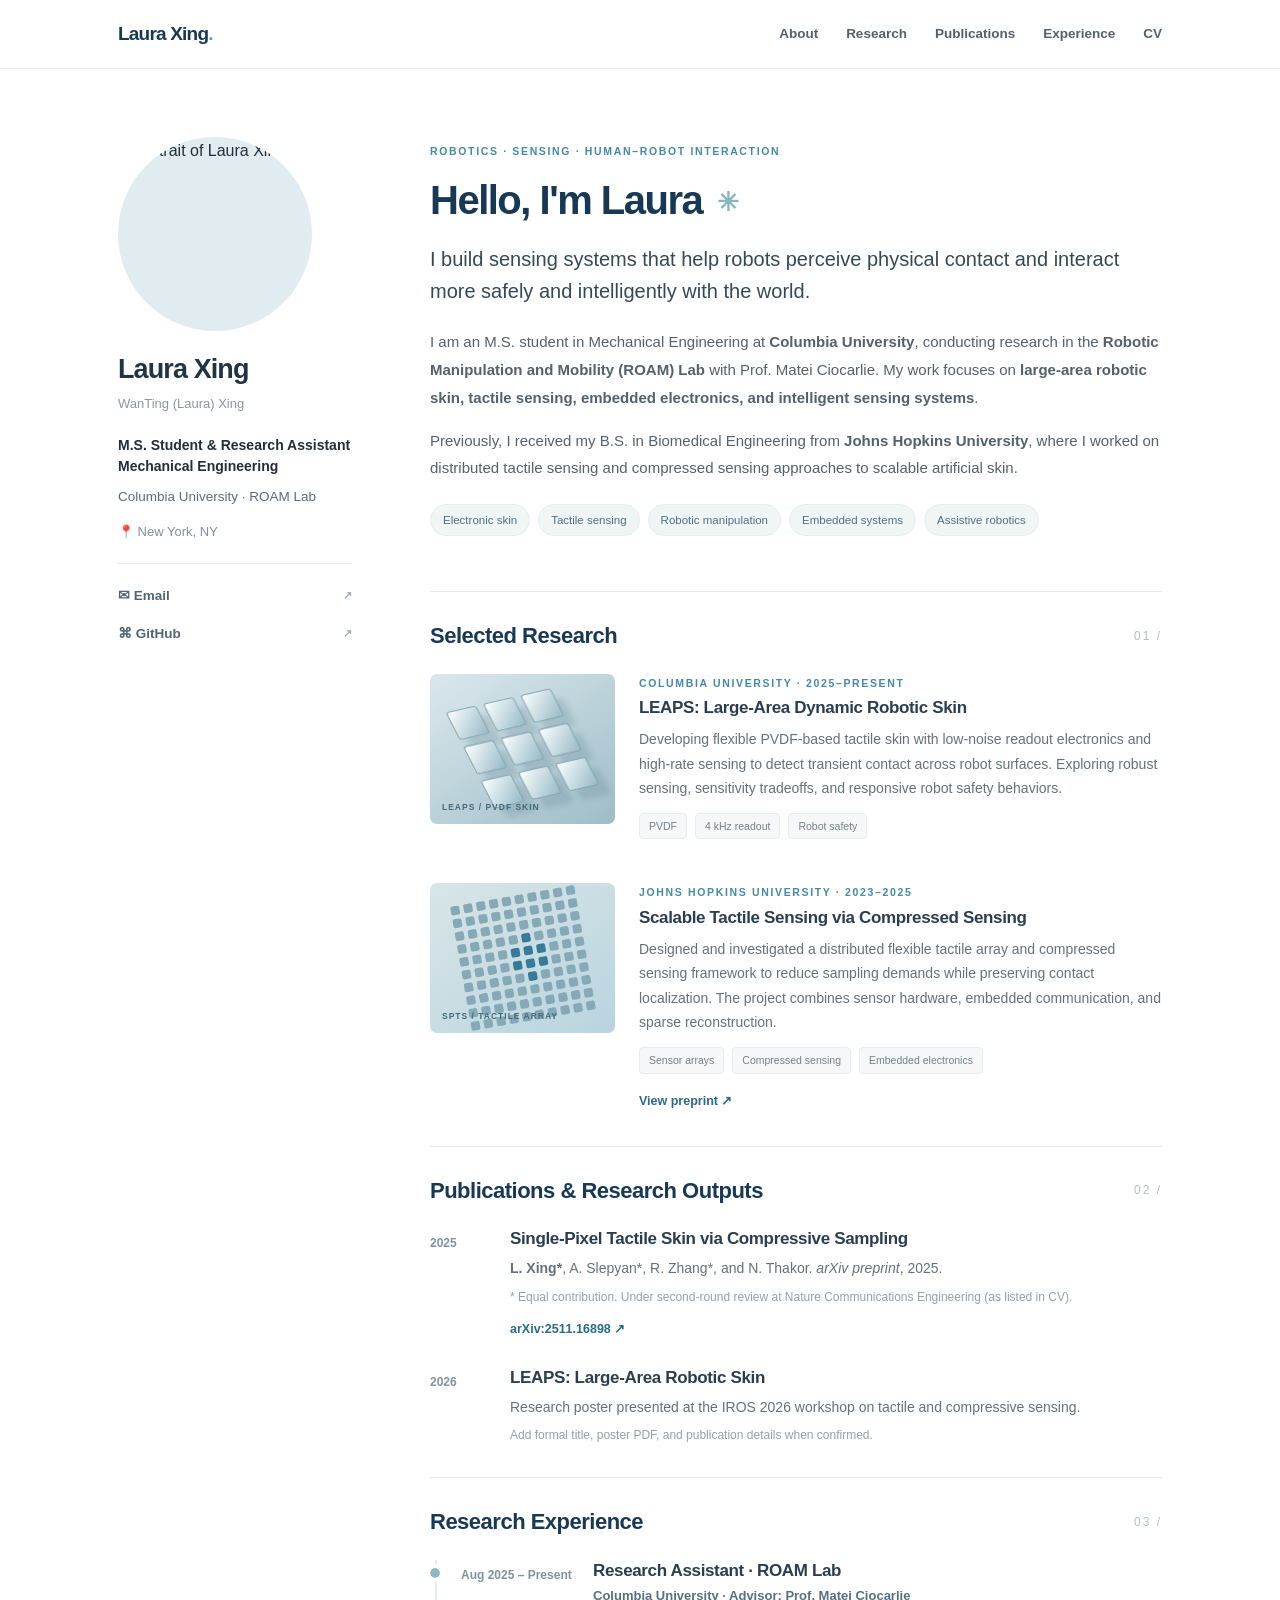
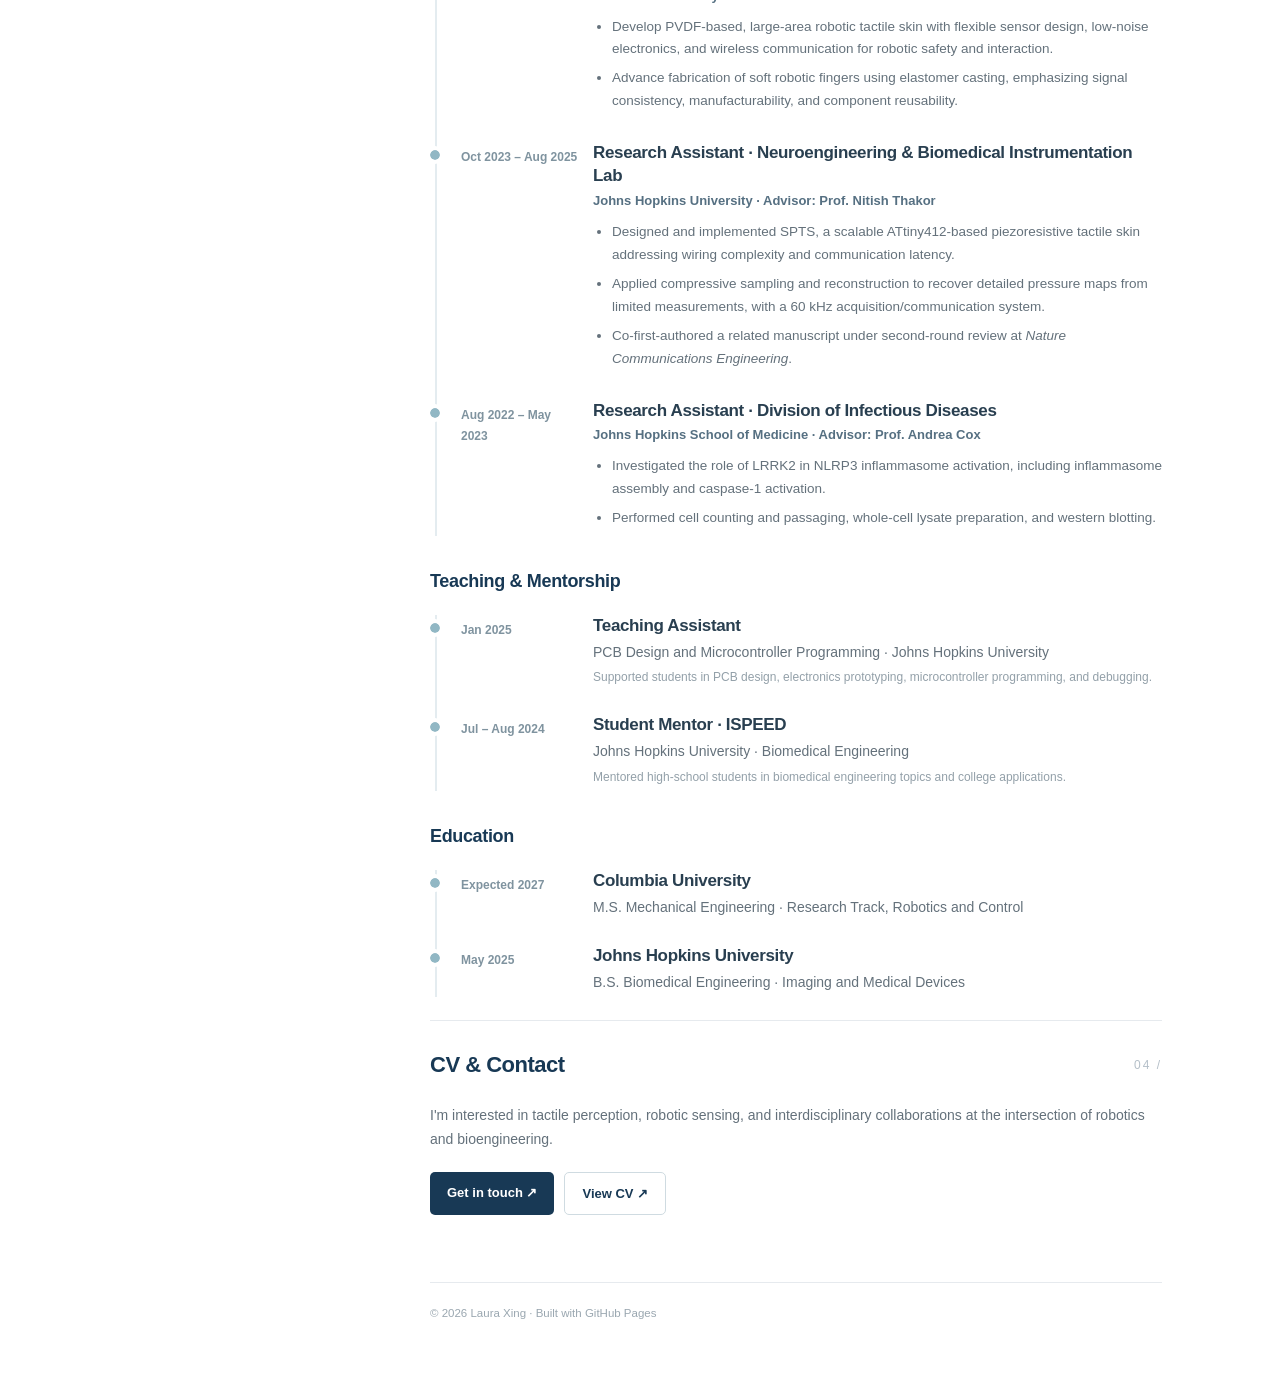
==== index.html @ 6a61456f "Add files via upload" ====
<!DOCTYPE html>

<html lang="en">
<head>
<meta charset="utf-8"/>
<meta content="width=device-width, initial-scale=1" name="viewport"/>
<meta content="Laura (Wanting) Xing — researcher in robotic tactile sensing, electronic skin, and sensing systems at Columbia University." name="description"/>
<meta content="#f9fafb" name="theme-color"/>
<title>Laura Xing | Robotics &amp; Tactile Sensing</title>
<link href="styles.css" rel="stylesheet"/>
<script defer="" src="script.js"></script>
</head>
<body>
<header class="site-header">
<div class="header-inner">
<a class="site-brand" href="#home">Laura Xing<span class="brand-dot">.</span></a>
<button aria-controls="main-nav" aria-expanded="false" aria-label="Toggle navigation" class="nav-toggle" type="button">☰</button>
<nav aria-label="Primary navigation" class="main-nav" id="main-nav">
<a href="#about">About</a><a href="#research">Research</a><a href="#publications">Publications</a><a href="#experience">Experience</a><a href="#cv">CV</a>
</nav>
</div>
</header>
<main class="page-shell" id="home">
<aside aria-label="Researcher profile" class="profile">
<div class="portrait-wrap"><img alt="Portrait of Laura Xing" class="portrait" src="assets/laura-headshot.jpg"/></div>
<h1>Laura Xing</h1>
<p class="name-subtitle">WanTing (Laura) Xing</p>
<p class="profile-role">M.S. Student &amp; Research Assistant<br/>Mechanical Engineering</p>
<p class="institution">Columbia University · ROAM Lab</p>
<p class="location">📍 New York, NY</p>
<div class="profile-links">
<a href="mailto:wx2339@columbia.edu">✉ Email <span>↗</span></a>
<a href="https://github.com/LauraXing25" rel="noopener" target="_blank">⌘ GitHub <span>↗</span></a>


</div>

</aside>
<div class="content">
<section class="hero" id="about">
<div class="eyebrow">ROBOTICS · SENSING · HUMAN–ROBOT INTERACTION</div>
<h2>Hello, I'm Laura <span class="wave">✳</span></h2>
<p class="lead">I build sensing systems that help robots perceive physical contact and interact more safely and intelligently with the world.</p>
<p>I am an M.S. student in Mechanical Engineering at <strong>Columbia University</strong>, conducting research in the <strong>Robotic Manipulation and Mobility (ROAM) Lab</strong> with Prof. Matei Ciocarlie. My work focuses on <strong>large-area robotic skin, tactile sensing, embedded electronics, and intelligent sensing systems</strong>.</p>
<p>Previously, I received my B.S. in Biomedical Engineering from <strong>Johns Hopkins University</strong>, where I worked on distributed tactile sensing and compressed sensing approaches to scalable artificial skin.</p>
<div class="interest-chips"><span>Electronic skin</span><span>Tactile sensing</span><span>Robotic manipulation</span><span>Embedded systems</span><span>Assistive robotics</span></div>
</section>
<section class="section-block" id="research">
<div class="section-heading"><h2>Selected Research</h2><span class="section-no">01 /</span></div>
<article class="research-card">
<div aria-hidden="true" class="research-visual visual-leaps"><div class="sensor-pad"><span></span><span></span><span></span><span></span><span></span><span></span><span></span><span></span><span></span></div><div class="visual-label">LEAPS / PVDF SKIN</div></div>
<div><div class="meta">COLUMBIA UNIVERSITY · 2025–PRESENT</div><h3>LEAPS: Large-Area Dynamic Robotic Skin</h3><p>Developing flexible PVDF-based tactile skin with low-noise readout electronics and high-rate sensing to detect transient contact across robot surfaces. Exploring robust sensing, sensitivity tradeoffs, and responsive robot safety behaviors.</p><div class="tags"><span>PVDF</span><span>4 kHz readout</span><span>Robot safety</span></div></div>
</article>
<article class="research-card">
<div aria-hidden="true" class="research-visual visual-spts"><div class="dot-grid" id="dot-grid"></div><div class="visual-label">SPTS / TACTILE ARRAY</div></div>
<div><div class="meta">JOHNS HOPKINS UNIVERSITY · 2023–2025</div><h3>Scalable Tactile Sensing via Compressed Sensing</h3><p>Designed and investigated a distributed flexible tactile array and compressed sensing framework to reduce sampling demands while preserving contact localization. The project combines sensor hardware, embedded communication, and sparse reconstruction.</p><div class="tags"><span>Sensor arrays</span><span>Compressed sensing</span><span>Embedded electronics</span></div><a class="text-link" href="https://arxiv.org/abs/2511.16898" rel="noopener" target="_blank">View preprint ↗</a></div>
</article>
</section>
<section class="section-block" id="publications">
<div class="section-heading"><h2>Publications &amp; Research Outputs</h2><span class="section-no">02 /</span></div>
<div class="publication"><span class="pub-year">2025</span><div><h3>Single-Pixel Tactile Skin via Compressive Sampling</h3><p><strong>L. Xing*</strong>, A. Slepyan*, R. Zhang*, and N. Thakor. <em>arXiv preprint</em>, 2025.</p><p class="muted small">* Equal contribution. Under second-round review at Nature Communications Engineering (as listed in CV).</p><a class="text-link" href="https://arxiv.org/abs/2511.16898" rel="noopener" target="_blank">arXiv:2511.16898 ↗</a></div></div>
<div class="publication"><span class="pub-year">2026</span><div><h3>LEAPS: Large-Area Robotic Skin</h3><p>Research poster presented at the IROS 2026 workshop on tactile and compressive sensing.</p><p class="muted small">Add formal title, poster PDF, and publication details when confirmed.</p></div></div>
</section>
<section class="section-block" id="experience">
<div class="section-heading"><h2>Research Experience</h2><span class="section-no">03 /</span></div>
<div class="timeline">
<div class="timeline-item"><span class="period">Aug 2025 – Present</span><div><h3>Research Assistant · ROAM Lab</h3><p class="experience-affiliation">Columbia University · Advisor: Prof. Matei Ciocarlie</p><ul class="experience-bullets"><li>Develop PVDF-based, large-area robotic tactile skin with flexible sensor design, low-noise electronics, and wireless communication for robotic safety and interaction.</li><li>Advance fabrication of soft robotic fingers using elastomer casting, emphasizing signal consistency, manufacturability, and component reusability.</li></ul></div></div>
<div class="timeline-item"><span class="period">Oct 2023 – Aug 2025</span><div><h3>Research Assistant · Neuroengineering &amp; Biomedical Instrumentation Lab</h3><p class="experience-affiliation">Johns Hopkins University · Advisor: Prof. Nitish Thakor</p><ul class="experience-bullets"><li>Designed and implemented SPTS, a scalable ATtiny412-based piezoresistive tactile skin addressing wiring complexity and communication latency.</li><li>Applied compressive sampling and reconstruction to recover detailed pressure maps from limited measurements, with a 60 kHz acquisition/communication system.</li><li>Co-first-authored a related manuscript under second-round review at <em>Nature Communications Engineering</em>.</li></ul></div></div>
<div class="timeline-item"><span class="period">Aug 2022 – May 2023</span><div><h3>Research Assistant · Division of Infectious Diseases</h3><p class="experience-affiliation">Johns Hopkins School of Medicine · Advisor: Prof. Andrea Cox</p><ul class="experience-bullets"><li>Investigated the role of LRRK2 in NLRP3 inflammasome activation, including inflammasome assembly and caspase-1 activation.</li><li>Performed cell counting and passaging, whole-cell lysate preparation, and western blotting.</li></ul></div></div>
</div>
<h3 class="subsection-title">Teaching &amp; Mentorship</h3>
<div class="timeline">
<div class="timeline-item"><span class="period">Jan 2025</span><div><h3>Teaching Assistant</h3><p>PCB Design and Microcontroller Programming · Johns Hopkins University</p><p class="muted small">Supported students in PCB design, electronics prototyping, microcontroller programming, and debugging.</p></div></div>
<div class="timeline-item"><span class="period">Jul – Aug 2024</span><div><h3>Student Mentor · ISPEED</h3><p>Johns Hopkins University · Biomedical Engineering</p><p class="muted small">Mentored high-school students in biomedical engineering topics and college applications.</p></div></div>
</div>
<h3 class="subsection-title">Education</h3>
<div class="timeline">
<div class="timeline-item"><span class="period">Expected 2027</span><div><h3>Columbia University</h3><p>M.S. Mechanical Engineering · Research Track, Robotics and Control</p></div></div>
<div class="timeline-item"><span class="period">May 2025</span><div><h3>Johns Hopkins University</h3><p>B.S. Biomedical Engineering · Imaging and Medical Devices</p></div></div>
</div>
</section>
<section class="section-block last-section" id="cv"><div class="section-heading"><h2>CV &amp; Contact</h2><span class="section-no">04 /</span></div><p>I'm interested in tactile perception, robotic sensing, and interdisciplinary collaborations at the intersection of robotics and bioengineering.</p><div class="cta-row"><a class="button primary" href="mailto:wx2339@columbia.edu">Get in touch ↗</a><a class="button secondary" data-cv="" href="assets/Laura_Xing_CV.pdf">View CV ↗</a></div></section>
<footer>© <span id="year">2026</span> Laura Xing · Built with GitHub Pages</footer>
</div>
</main>
</body>
</html>
---- styles.css ----
:root{--navy:#183955;--ink:#242e39;--muted:#677787;--line:#e6eaee;--blue:#2b698c;--soft:#eef5f7;--background:#fff;--content:1100px}*{box-sizing:border-box}html{scroll-behavior:smooth;scroll-padding-top:84px}body{margin:0;background:var(--background);color:var(--ink);font:16px/1.77 -apple-system,BlinkMacSystemFont,"Segoe UI",Arial,sans-serif}a{color:var(--blue);text-decoration:none}a:hover{text-decoration:underline}.site-header{height:69px;background:#fff;border-bottom:1px solid var(--line);position:sticky;top:0;z-index:10}.header-inner{max-width:var(--content);height:100%;margin:auto;padding:0 28px;display:flex;align-items:center;justify-content:space-between}.site-brand{font-size:19px;font-weight:750;letter-spacing:-.8px;color:var(--navy)}.brand-dot{color:#5d9fb7}.main-nav{display:flex;align-items:center;gap:28px}.main-nav a{font-size:13.5px;font-weight:600;color:#51606d}.main-nav a:hover{color:var(--blue)}.nav-toggle{display:none}.page-shell{max-width:var(--content);margin:0 auto;padding:68px 28px 55px;display:grid;grid-template-columns:234px minmax(0,1fr);gap:78px}.profile{align-self:start;position:sticky;top:110px}.portrait-wrap{width:194px;height:194px;border-radius:50%;overflow:hidden;margin-bottom:24px;background:#e1ecf0}.portrait{width:100%;height:100%;display:block;object-fit:cover}.profile h1{font-size:27px;letter-spacing:-.9px;line-height:1.1;margin:0 0 7px;color:#203444}.name-subtitle{font-size:13px;color:#8a97a2;margin:0 0 20px}.profile-role{font-size:14px;line-height:1.55;font-weight:600;margin:0 0 9px}.institution{font-size:13.5px;line-height:1.55;color:#5d6b78;margin:0 0 12px}.location{color:#81909c;font-size:13px;margin:0 0 20px}.profile-links{border-top:1px solid var(--line);padding-top:13px}.profile-links a{display:flex;justify-content:space-between;align-items:center;padding:7px 0;font-size:13.5px;font-weight:600;color:#526573}.profile-links a span{font-size:11px;color:#9faab3}.sidebar-note{font-size:11.5px;line-height:1.5;color:#a0aab3;margin-top:23px}.content{min-width:0}.hero{padding:5px 0 32px}.eyebrow,.meta{font-size:10.5px;letter-spacing:1.65px;font-weight:800;color:#438aa6}.hero h2{font-size:40px;letter-spacing:-1.5px;line-height:1.12;font-weight:720;color:var(--navy);margin:17px 0 21px}.wave{color:#88b5bf;font-size:26px;vertical-align:middle;margin-left:5px}.lead{font-size:20px;line-height:1.6;font-weight:470;color:#344958;margin-bottom:21px}.hero p:not(.lead){font-size:15px;line-height:1.85;color:#53616c}.interest-chips,.tags{display:flex;flex-wrap:wrap;gap:8px}.interest-chips{margin:22px 0 0}.interest-chips span{font-size:11.5px;background:#f0f5f6;border:1px solid #e4edf0;color:#4c7180;padding:5px 12px;border-radius:18px}.section-block{padding-top:31px;margin-top:23px;border-top:1px solid var(--line)}.section-heading{display:flex;justify-content:space-between;align-items:center;gap:12px;margin-bottom:24px}.section-heading h2{font-size:22px;letter-spacing:-.5px;line-height:1.2;margin:0;color:var(--navy)}.section-no{font-size:12px;color:#b4bfc8;letter-spacing:2px}.research-card{display:grid;grid-template-columns:185px minmax(0,1fr);gap:24px;margin-bottom:32px}.research-visual{height:150px;border-radius:7px;position:relative;overflow:hidden;display:flex;align-items:center;justify-content:center}.visual-leaps{background:linear-gradient(145deg,#dae8ed,#9fbdc7)}.visual-spts{background:linear-gradient(145deg,#d8e6e7,#b9d4df)}.sensor-pad{display:grid;grid-template-columns:repeat(3,31px);gap:7px;transform:rotate(-19deg) skew(8deg,6deg);filter:drop-shadow(7px 12px 3px #6486934a)}.sensor-pad span{height:31px;background:linear-gradient(135deg,#fbffff,#96bac6);border:1px solid #86a7b2;border-radius:3px}.dot-grid{display:grid;grid-template-columns:repeat(10,9px);gap:4px;transform:rotate(-10deg)}.dot-grid span{height:9px;border-radius:2px;background:#85a9b7}.dot-grid span.hot{background:#387b99}.visual-label{position:absolute;bottom:9px;left:12px;letter-spacing:1px;font-size:8.5px;font-weight:800;color:#436b78}.research-card h3,.publication h3,.timeline h3{margin:5px 0 7px;font-size:17px;letter-spacing:-.35px;line-height:1.35;color:#293f50}.research-card p,.publication p,.timeline p,.last-section p{font-size:14px;color:#64717b;line-height:1.75;margin:0 0 10px}.tags{margin:12px 0}.tags span{font-size:10.5px;padding:3px 9px;background:#f5f7f8;border:1px solid #e8ecee;border-radius:4px;color:#72828d}.text-link{font-size:12.5px;font-weight:700}.publication{display:grid;grid-template-columns:65px minmax(0,1fr);gap:15px;margin-bottom:25px}.pub-year,.period{color:#7f939f;font-weight:650;font-size:12px;padding-top:5px}.publication h3{margin:0 0 5px}.publication p{margin-bottom:6px}.muted{color:#93a0a9!important}.small{font-size:12px!important}.timeline{border-left:2px solid #e4ecf0;margin:4px 0 12px 5px;padding-left:24px}.timeline-item{display:grid;grid-template-columns:120px 1fr;gap:12px;margin:0 0 23px;position:relative}.timeline-item:before{content:"";position:absolute;left:-31px;top:8px;width:10px;height:10px;border-radius:50%;background:#91b7c4;outline:4px solid white}.timeline h3{margin:0 0 2px}.timeline p{margin:0 0 3px}.last-section{padding-bottom:50px}.cta-row{display:flex;gap:10px;margin:20px 0 17px}.button{display:inline-block;padding:9px 17px;border-radius:5px;font-size:13px;font-weight:700}.primary{background:var(--navy);color:#fff}.primary:hover{color:#fff;background:#275579;text-decoration:none}.secondary{border:1px solid #cfdbe1;color:var(--navy)}.secondary:hover{background:#f4f7f8;text-decoration:none}footer{border-top:1px solid var(--line);padding-top:20px;color:#9aa7b0;font-size:11.5px}@media(max-width:830px){.page-shell{gap:35px;grid-template-columns:195px minmax(0,1fr)}.portrait-wrap{width:160px;height:160px}.research-card{grid-template-columns:1fr}.research-visual{max-width:310px}}@media(max-width:640px){.site-header{height:auto;min-height:64px}.header-inner{flex-wrap:wrap;padding:15px 22px}.nav-toggle{display:block;border:0;background:transparent;font-size:24px;color:var(--navy)}.main-nav{display:none;width:100%;flex-wrap:wrap;gap:5px 18px;padding:12px 0 0}.main-nav.open{display:flex}.main-nav a{padding:5px 0}.page-shell{display:block;padding:35px 22px}.profile{position:static;display:grid;grid-template-columns:100px 1fr;column-gap:17px;align-items:center;padding-bottom:21px;border-bottom:1px solid var(--line);margin-bottom:32px}.portrait-wrap{width:98px;height:98px;grid-row:1/5;margin:0}.profile h1{font-size:22px}.name-subtitle{margin-bottom:6px}.profile-role,.institution{font-size:12px;margin-bottom:2px}.location{display:none}.profile-links{grid-column:1/-1;display:flex;gap:18px;flex-wrap:wrap;margin-top:18px;padding-top:9px}.profile-links a{font-size:12px}.profile-links a span,.sidebar-note{display:none}.hero h2{font-size:34px}.lead{font-size:18px}.research-card{grid-template-columns:1fr}.research-visual{max-width:none;height:160px}.timeline-item{grid-template-columns:1fr;gap:0}.section-heading h2{font-size:21px}}

/* CV-based experience updates */
.experience-affiliation{color:#567082!important;font-weight:600;font-size:13px!important;margin:2px 0 8px!important}
.experience-bullets{margin:7px 0 4px;padding-left:19px;color:#64717b;font-size:13.5px;line-height:1.7}
.experience-bullets li{margin:0 0 6px}
.subsection-title{font-size:18px;color:#183955;letter-spacing:-.35px;margin:30px 0 17px}
@media(max-width:640px){.experience-bullets{font-size:13px}}
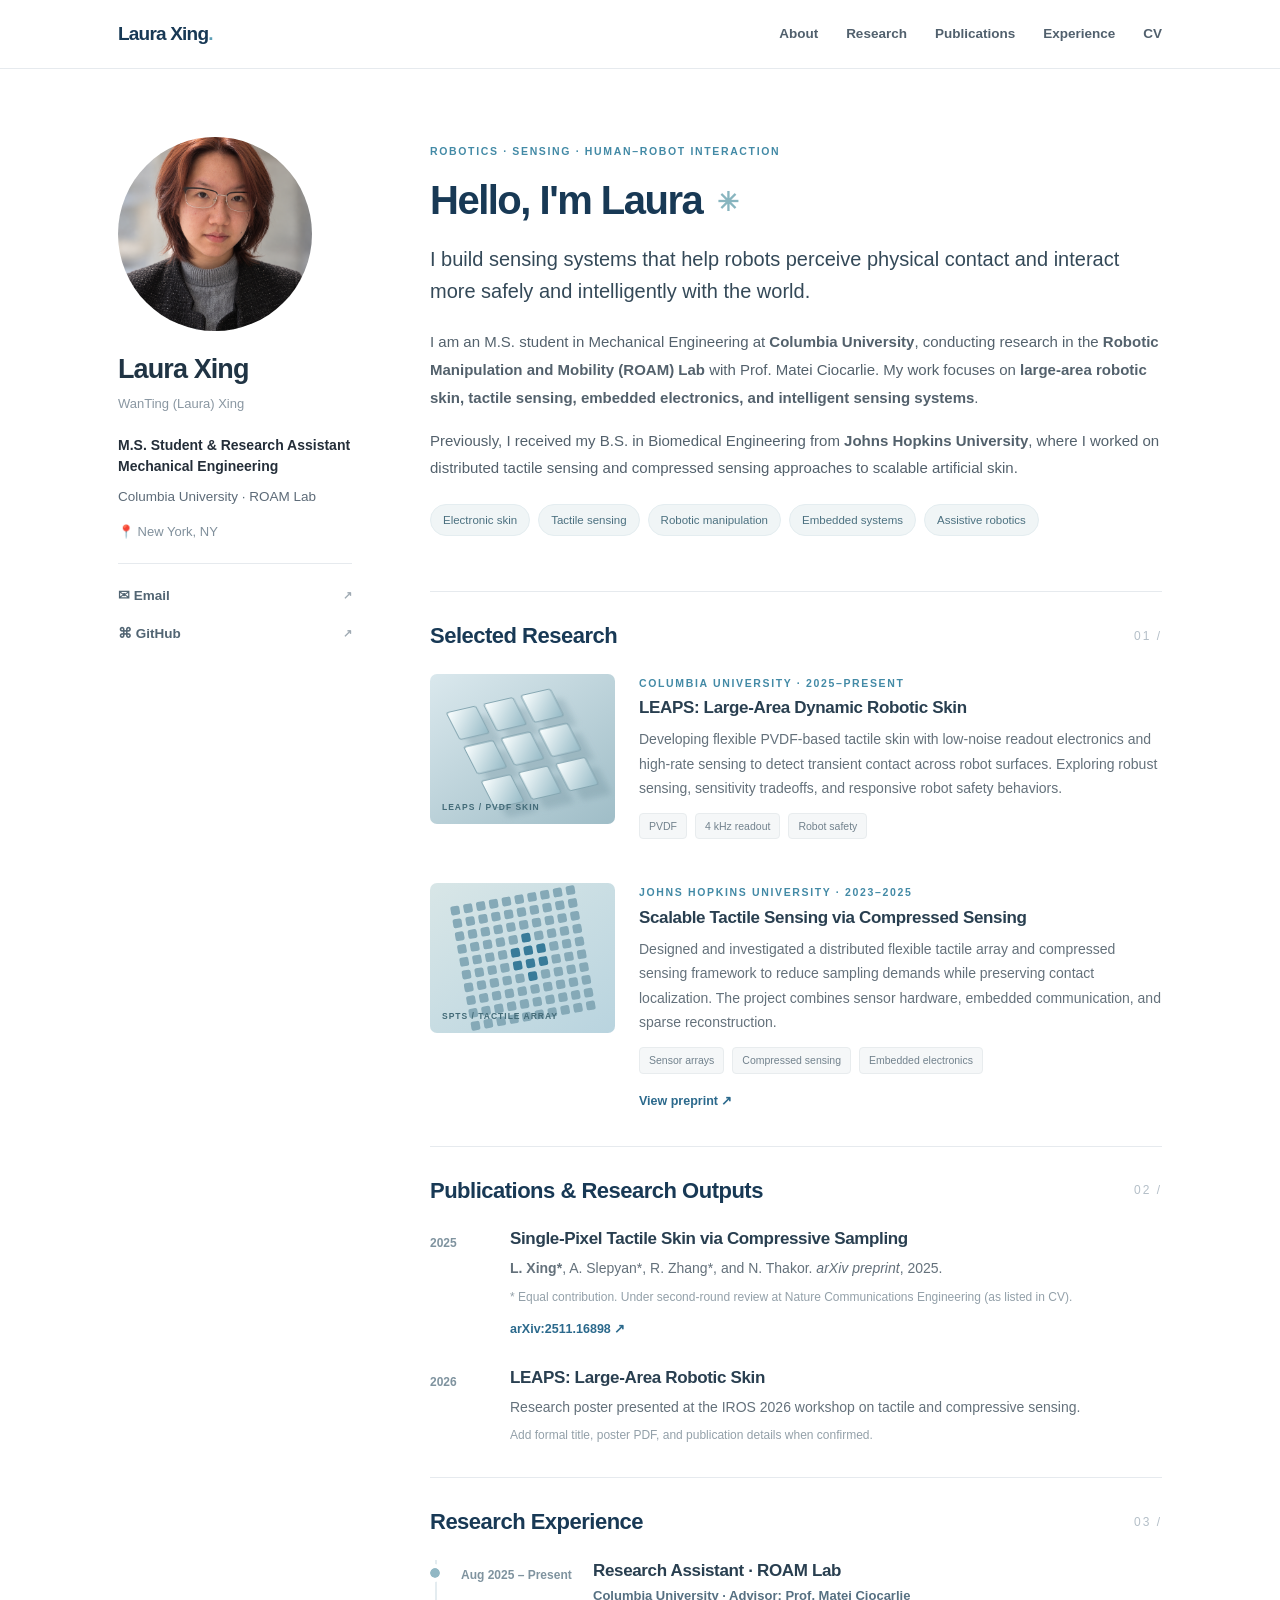
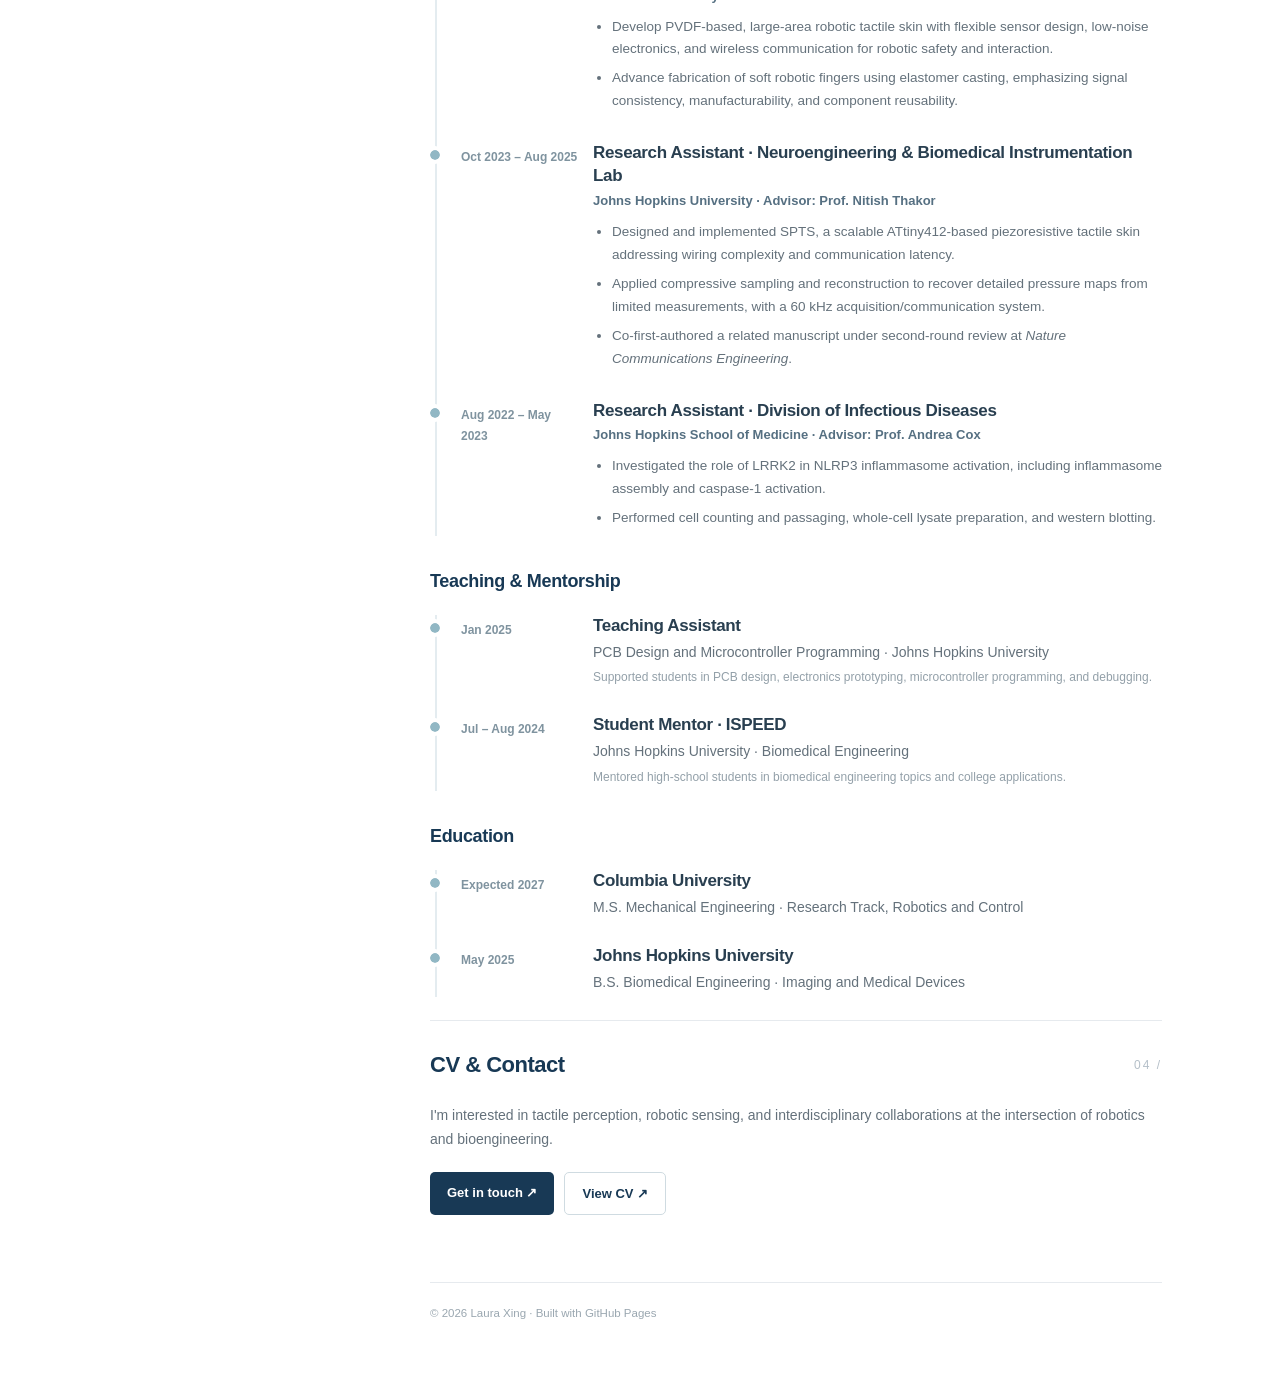
==== commit 5751b306: "index.html" ====
--- a/index.html
+++ b/index.html
@@ -22,7 +22,7 @@
 </header>
 <main class="page-shell" id="home">
 <aside aria-label="Researcher profile" class="profile">
-<div class="portrait-wrap"><img alt="Portrait of Laura Xing" class="portrait" src="assets/laura-headshot.jpg"/></div>
+<div class="portrait-wrap"><img alt="Portrait of Laura Xing" class="portrait" src="headshot.PNG"/></div>
 <h1>Laura Xing</h1>
 <p class="name-subtitle">WanTing (Laura) Xing</p>
 <p class="profile-role">M.S. Student &amp; Research Assistant<br/>Mechanical Engineering</p>
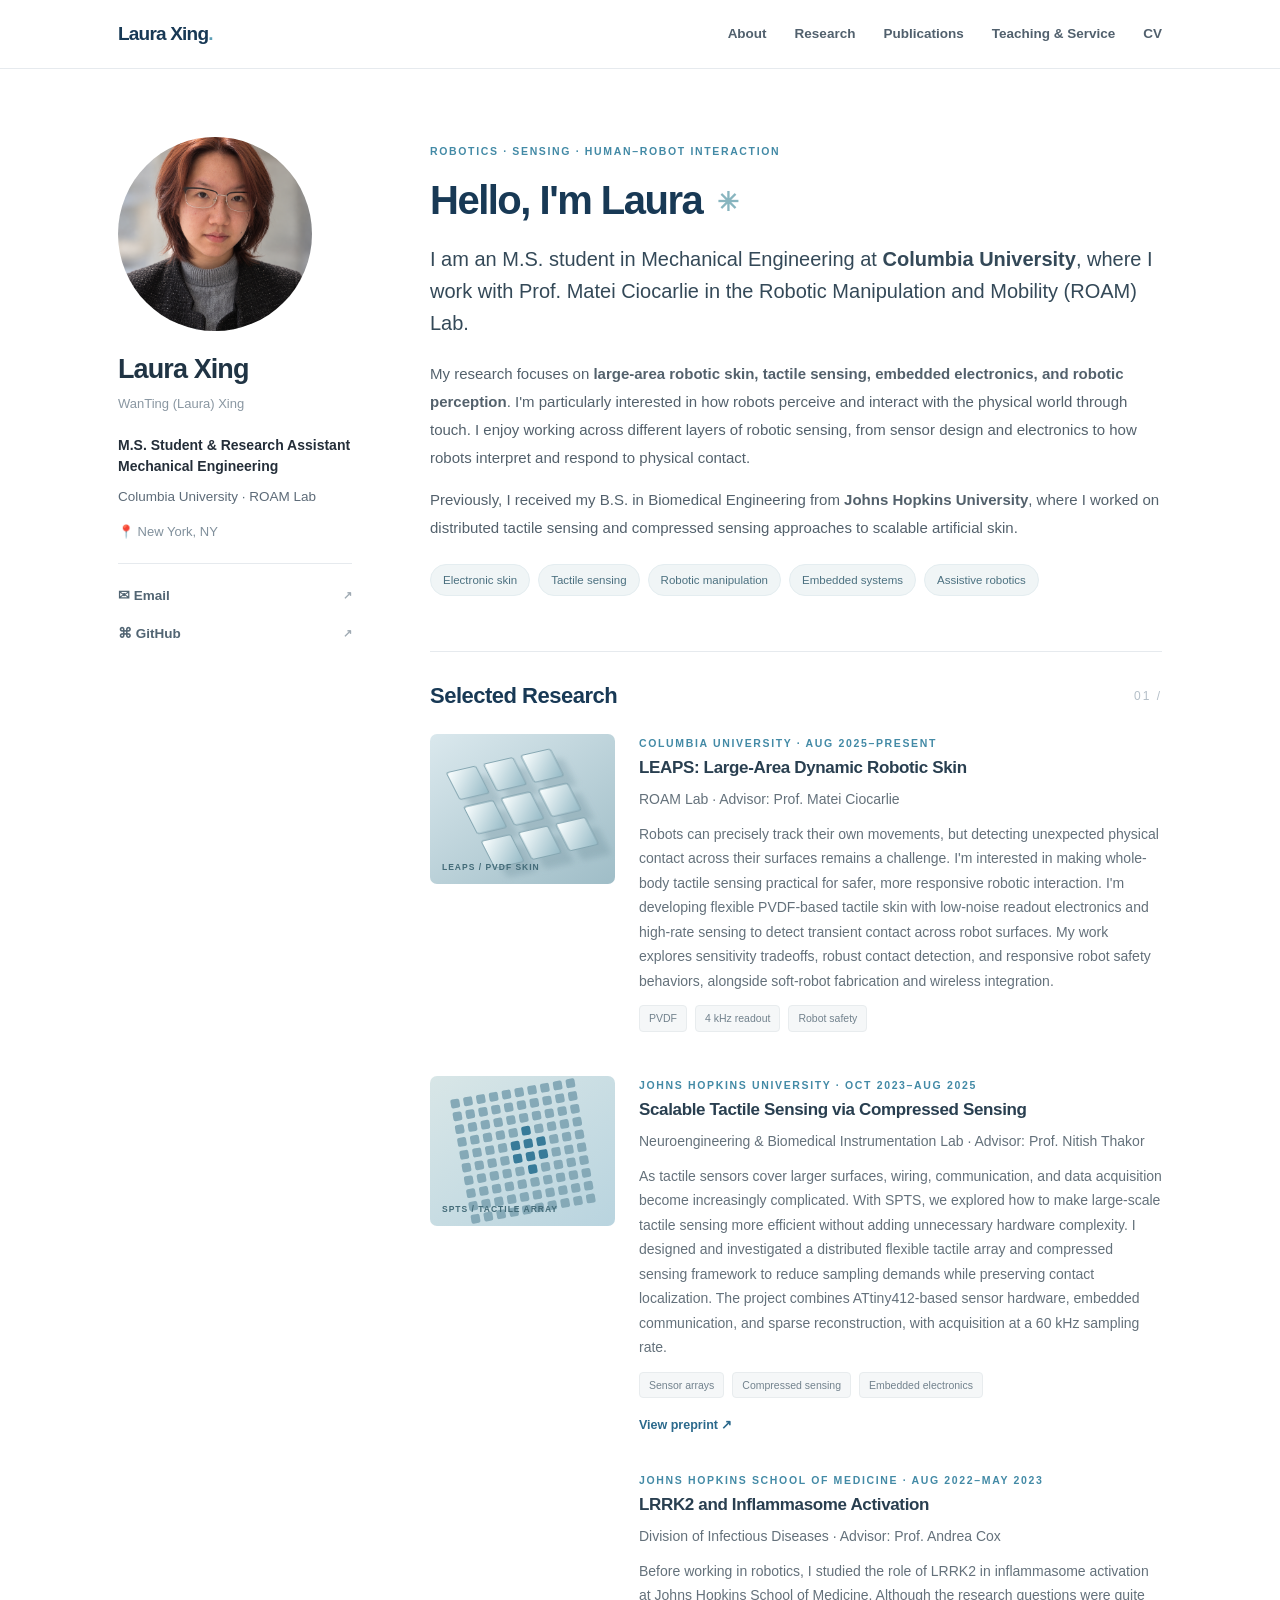
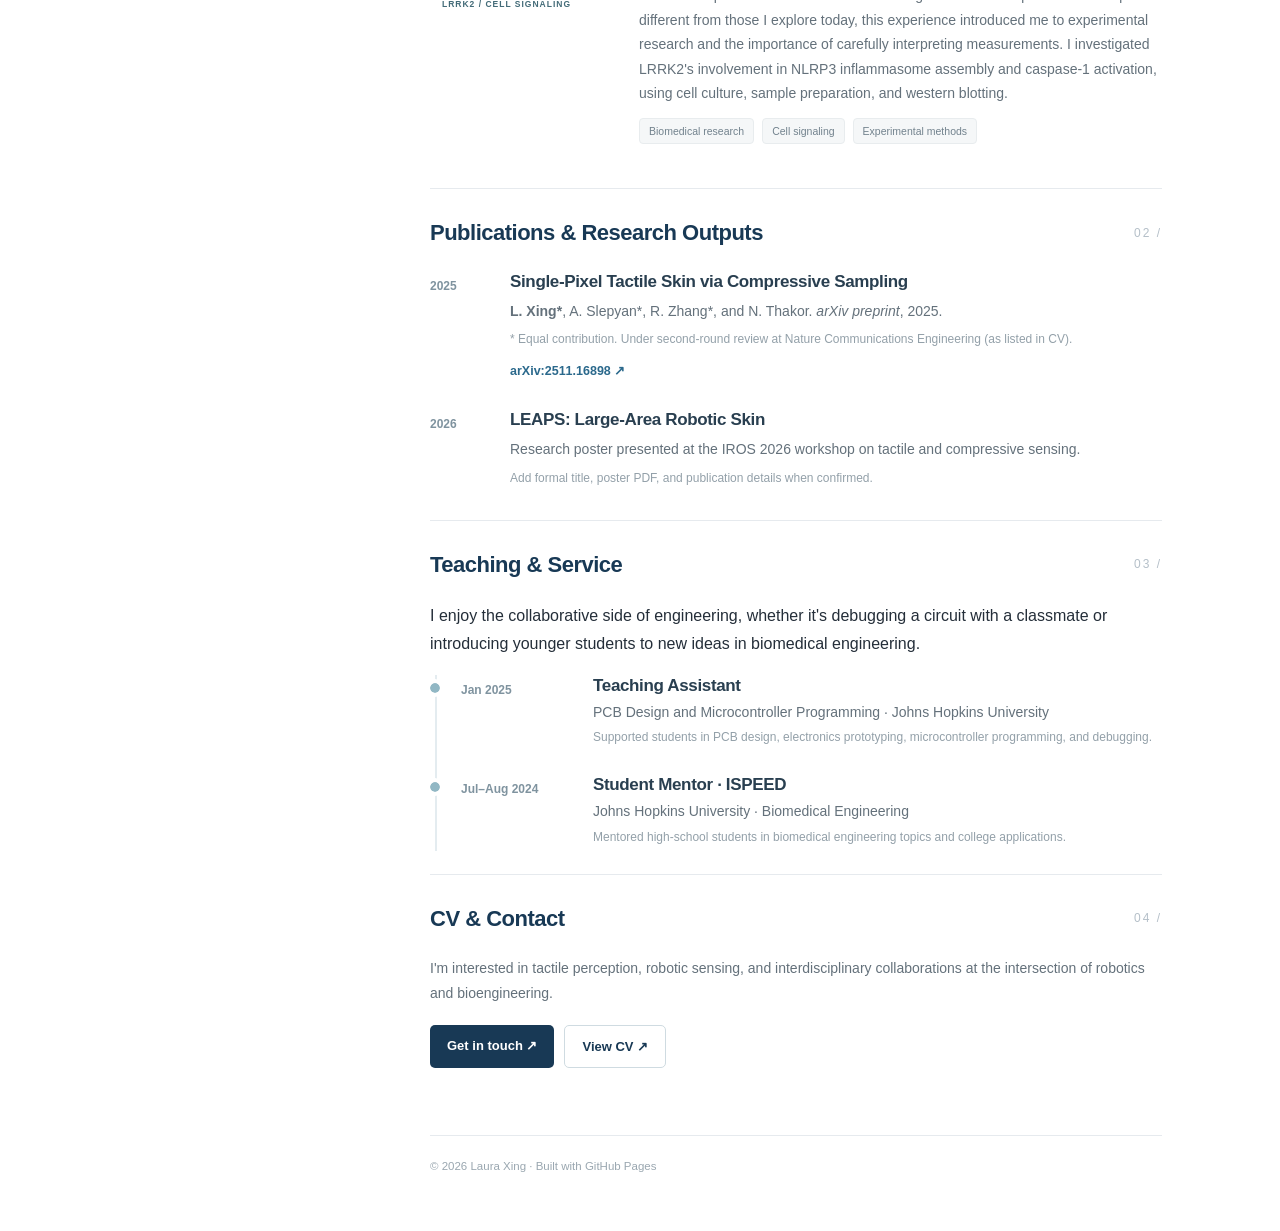
==== commit 386c8433: "Add files via upload" ====
--- a/index.html
+++ b/index.html
@@ -1,28 +1,25 @@
 <!DOCTYPE html>
-
 <html lang="en">
 <head>
 <meta charset="utf-8"/>
 <meta content="width=device-width, initial-scale=1" name="viewport"/>
-<meta content="Laura (Wanting) Xing — researcher in robotic tactile sensing, electronic skin, and sensing systems at Columbia University." name="description"/>
-<meta content="#f9fafb" name="theme-color"/>
+<meta content="Laura Xing is a Mechanical Engineering master’s student at Columbia University, working on tactile sensing, large-area robotic skin, and robotic perception." name="description"/>
+<meta content="#1D4F91" name="theme-color"/>
 <title>Laura Xing | Robotics &amp; Tactile Sensing</title>
 <link href="styles.css" rel="stylesheet"/>
 <script defer="" src="script.js"></script>
-</head>
+<link href="https://lauraxing25.github.io/" rel="canonical"/></head>
 <body>
 <header class="site-header">
 <div class="header-inner">
 <a class="site-brand" href="#home">Laura Xing<span class="brand-dot">.</span></a>
 <button aria-controls="main-nav" aria-expanded="false" aria-label="Toggle navigation" class="nav-toggle" type="button">☰</button>
-<nav aria-label="Primary navigation" class="main-nav" id="main-nav">
-<a href="#about">About</a><a href="#research">Research</a><a href="#publications">Publications</a><a href="#experience">Experience</a><a href="#cv">CV</a>
-</nav>
+<nav aria-label="Primary navigation" class="main-nav" id="main-nav"><a href="#about">About</a><a href="#research">Research</a><a href="#publications">Publications</a><a href="#background">Teaching &amp; Service</a><a href="#cv">CV</a></nav>
 </div>
 </header>
 <main class="page-shell" id="home">
 <aside aria-label="Researcher profile" class="profile">
-<div class="portrait-wrap"><img alt="Portrait of Laura Xing" class="portrait" src="headshot.PNG"/></div>
+<div class="portrait-wrap"><img alt="Portrait of Laura Xing" class="portrait" loading="eager" src="headshot.PNG"/></div>
 <h1>Laura Xing</h1>
 <p class="name-subtitle">WanTing (Laura) Xing</p>
 <p class="profile-role">M.S. Student &amp; Research Assistant<br/>Mechanical Engineering</p>
@@ -31,29 +28,58 @@
 <div class="profile-links">
 <a href="mailto:wx2339@columbia.edu">✉ Email <span>↗</span></a>
 <a href="https://github.com/LauraXing25" rel="noopener" target="_blank">⌘ GitHub <span>↗</span></a>
-
-
 </div>
-
 </aside>
 <div class="content">
 <section class="hero" id="about">
 <div class="eyebrow">ROBOTICS · SENSING · HUMAN–ROBOT INTERACTION</div>
-<h2>Hello, I'm Laura <span class="wave">✳</span></h2>
-<p class="lead">I build sensing systems that help robots perceive physical contact and interact more safely and intelligently with the world.</p>
-<p>I am an M.S. student in Mechanical Engineering at <strong>Columbia University</strong>, conducting research in the <strong>Robotic Manipulation and Mobility (ROAM) Lab</strong> with Prof. Matei Ciocarlie. My work focuses on <strong>large-area robotic skin, tactile sensing, embedded electronics, and intelligent sensing systems</strong>.</p>
+<h2>Hello, I'm Laura <span aria-hidden="true" class="wave">✳</span></h2>
+<p class="lead">I am an M.S. student in Mechanical Engineering at <strong>Columbia University</strong>, where I work with Prof. Matei Ciocarlie in the Robotic Manipulation and Mobility (ROAM) Lab.</p>
+<p>My research focuses on <strong>large-area robotic skin, tactile sensing, embedded electronics, and robotic perception</strong>. I'm particularly interested in how robots perceive and interact with the physical world through touch. I enjoy working across different layers of robotic sensing, from sensor design and electronics to how robots interpret and respond to physical contact.</p>
 <p>Previously, I received my B.S. in Biomedical Engineering from <strong>Johns Hopkins University</strong>, where I worked on distributed tactile sensing and compressed sensing approaches to scalable artificial skin.</p>
 <div class="interest-chips"><span>Electronic skin</span><span>Tactile sensing</span><span>Robotic manipulation</span><span>Embedded systems</span><span>Assistive robotics</span></div>
 </section>
 <section class="section-block" id="research">
 <div class="section-heading"><h2>Selected Research</h2><span class="section-no">01 /</span></div>
 <article class="research-card">
-<div aria-hidden="true" class="research-visual visual-leaps"><div class="sensor-pad"><span></span><span></span><span></span><span></span><span></span><span></span><span></span><span></span><span></span></div><div class="visual-label">LEAPS / PVDF SKIN</div></div>
-<div><div class="meta">COLUMBIA UNIVERSITY · 2025–PRESENT</div><h3>LEAPS: Large-Area Dynamic Robotic Skin</h3><p>Developing flexible PVDF-based tactile skin with low-noise readout electronics and high-rate sensing to detect transient contact across robot surfaces. Exploring robust sensing, sensitivity tradeoffs, and responsive robot safety behaviors.</p><div class="tags"><span>PVDF</span><span>4 kHz readout</span><span>Robot safety</span></div></div>
+<div aria-hidden="true" class="research-visual visual-leaps">
+<div class="sensor-pad"><span></span><span></span><span></span><span></span><span></span><span></span><span></span><span></span><span></span></div>
+<div class="visual-label">LEAPS / PVDF SKIN</div>
+</div>
+<div class="research-body">
+<div class="meta">COLUMBIA UNIVERSITY · AUG 2025–PRESENT</div>
+<h3>LEAPS: Large-Area Dynamic Robotic Skin</h3>
+<p class="research-context">ROAM Lab · Advisor: Prof. Matei Ciocarlie</p>
+<p>Robots can precisely track their own movements, but detecting unexpected physical contact across their surfaces remains a challenge. I'm interested in making whole-body tactile sensing practical for safer, more responsive robotic interaction. I'm developing flexible PVDF-based tactile skin with low-noise readout electronics and high-rate sensing to detect transient contact across robot surfaces. My work explores sensitivity tradeoffs, robust contact detection, and responsive robot safety behaviors, alongside soft-robot fabrication and wireless integration.</p>
+<div class="tags"><span>PVDF</span><span>4 kHz readout</span><span>Robot safety</span></div>
+</div>
 </article>
 <article class="research-card">
-<div aria-hidden="true" class="research-visual visual-spts"><div class="dot-grid" id="dot-grid"></div><div class="visual-label">SPTS / TACTILE ARRAY</div></div>
-<div><div class="meta">JOHNS HOPKINS UNIVERSITY · 2023–2025</div><h3>Scalable Tactile Sensing via Compressed Sensing</h3><p>Designed and investigated a distributed flexible tactile array and compressed sensing framework to reduce sampling demands while preserving contact localization. The project combines sensor hardware, embedded communication, and sparse reconstruction.</p><div class="tags"><span>Sensor arrays</span><span>Compressed sensing</span><span>Embedded electronics</span></div><a class="text-link" href="https://arxiv.org/abs/2511.16898" rel="noopener" target="_blank">View preprint ↗</a></div>
+<div aria-hidden="true" class="research-visual visual-spts">
+<div class="dot-grid" id="dot-grid"></div>
+<div class="visual-label">SPTS / TACTILE ARRAY</div>
+</div>
+<div class="research-body">
+<div class="meta">JOHNS HOPKINS UNIVERSITY · OCT 2023–AUG 2025</div>
+<h3>Scalable Tactile Sensing via Compressed Sensing</h3>
+<p class="research-context">Neuroengineering &amp; Biomedical Instrumentation Lab · Advisor: Prof. Nitish Thakor</p>
+<p>As tactile sensors cover larger surfaces, wiring, communication, and data acquisition become increasingly complicated. With SPTS, we explored how to make large-scale tactile sensing more efficient without adding unnecessary hardware complexity. I designed and investigated a distributed flexible tactile array and compressed sensing framework to reduce sampling demands while preserving contact localization. The project combines ATtiny412-based sensor hardware, embedded communication, and sparse reconstruction, with acquisition at a 60 kHz sampling rate.</p>
+<div class="tags"><span>Sensor arrays</span><span>Compressed sensing</span><span>Embedded electronics</span></div>
+<a class="text-link" href="https://arxiv.org/abs/2511.16898" rel="noopener" target="_blank">View preprint ↗</a>
+</div>
+</article>
+<article class="research-card">
+<div aria-hidden="true" class="research-visual visual-lrrk2">
+<div class="cell-illustration"><span class="cell cell-a"></span><span class="cell cell-b"></span><span class="cell cell-c"></span><span class="cell cell-d"></span></div>
+<div class="visual-label">LRRK2 / CELL SIGNALING</div>
+</div>
+<div class="research-body">
+<div class="meta">JOHNS HOPKINS SCHOOL OF MEDICINE · AUG 2022–MAY 2023</div>
+<h3>LRRK2 and Inflammasome Activation</h3>
+<p class="research-context">Division of Infectious Diseases · Advisor: Prof. Andrea Cox</p>
+<p>Before working in robotics, I studied the role of LRRK2 in inflammasome activation at Johns Hopkins School of Medicine. Although the research questions were quite different from those I explore today, this experience introduced me to experimental research and the importance of carefully interpreting measurements. I investigated LRRK2's involvement in NLRP3 inflammasome assembly and caspase-1 activation, using cell culture, sample preparation, and western blotting.</p>
+<div class="tags"><span>Biomedical research</span><span>Cell signaling</span><span>Experimental methods</span></div>
+</div>
 </article>
 </section>
 <section class="section-block" id="publications">
@@ -61,25 +87,15 @@
 <div class="publication"><span class="pub-year">2025</span><div><h3>Single-Pixel Tactile Skin via Compressive Sampling</h3><p><strong>L. Xing*</strong>, A. Slepyan*, R. Zhang*, and N. Thakor. <em>arXiv preprint</em>, 2025.</p><p class="muted small">* Equal contribution. Under second-round review at Nature Communications Engineering (as listed in CV).</p><a class="text-link" href="https://arxiv.org/abs/2511.16898" rel="noopener" target="_blank">arXiv:2511.16898 ↗</a></div></div>
 <div class="publication"><span class="pub-year">2026</span><div><h3>LEAPS: Large-Area Robotic Skin</h3><p>Research poster presented at the IROS 2026 workshop on tactile and compressive sensing.</p><p class="muted small">Add formal title, poster PDF, and publication details when confirmed.</p></div></div>
 </section>
-<section class="section-block" id="experience">
-<div class="section-heading"><h2>Research Experience</h2><span class="section-no">03 /</span></div>
-<div class="timeline">
-<div class="timeline-item"><span class="period">Aug 2025 – Present</span><div><h3>Research Assistant · ROAM Lab</h3><p class="experience-affiliation">Columbia University · Advisor: Prof. Matei Ciocarlie</p><ul class="experience-bullets"><li>Develop PVDF-based, large-area robotic tactile skin with flexible sensor design, low-noise electronics, and wireless communication for robotic safety and interaction.</li><li>Advance fabrication of soft robotic fingers using elastomer casting, emphasizing signal consistency, manufacturability, and component reusability.</li></ul></div></div>
-<div class="timeline-item"><span class="period">Oct 2023 – Aug 2025</span><div><h3>Research Assistant · Neuroengineering &amp; Biomedical Instrumentation Lab</h3><p class="experience-affiliation">Johns Hopkins University · Advisor: Prof. Nitish Thakor</p><ul class="experience-bullets"><li>Designed and implemented SPTS, a scalable ATtiny412-based piezoresistive tactile skin addressing wiring complexity and communication latency.</li><li>Applied compressive sampling and reconstruction to recover detailed pressure maps from limited measurements, with a 60 kHz acquisition/communication system.</li><li>Co-first-authored a related manuscript under second-round review at <em>Nature Communications Engineering</em>.</li></ul></div></div>
-<div class="timeline-item"><span class="period">Aug 2022 – May 2023</span><div><h3>Research Assistant · Division of Infectious Diseases</h3><p class="experience-affiliation">Johns Hopkins School of Medicine · Advisor: Prof. Andrea Cox</p><ul class="experience-bullets"><li>Investigated the role of LRRK2 in NLRP3 inflammasome activation, including inflammasome assembly and caspase-1 activation.</li><li>Performed cell counting and passaging, whole-cell lysate preparation, and western blotting.</li></ul></div></div>
-</div>
-<h3 class="subsection-title">Teaching &amp; Mentorship</h3>
+<section class="section-block" id="background">
+<div class="section-heading"><h2>Teaching &amp; Service</h2><span class="section-no">03 /</span></div>
+<p class="background-intro">I enjoy the collaborative side of engineering, whether it's debugging a circuit with a classmate or introducing younger students to new ideas in biomedical engineering.</p>
 <div class="timeline">
 <div class="timeline-item"><span class="period">Jan 2025</span><div><h3>Teaching Assistant</h3><p>PCB Design and Microcontroller Programming · Johns Hopkins University</p><p class="muted small">Supported students in PCB design, electronics prototyping, microcontroller programming, and debugging.</p></div></div>
-<div class="timeline-item"><span class="period">Jul – Aug 2024</span><div><h3>Student Mentor · ISPEED</h3><p>Johns Hopkins University · Biomedical Engineering</p><p class="muted small">Mentored high-school students in biomedical engineering topics and college applications.</p></div></div>
-</div>
-<h3 class="subsection-title">Education</h3>
-<div class="timeline">
-<div class="timeline-item"><span class="period">Expected 2027</span><div><h3>Columbia University</h3><p>M.S. Mechanical Engineering · Research Track, Robotics and Control</p></div></div>
-<div class="timeline-item"><span class="period">May 2025</span><div><h3>Johns Hopkins University</h3><p>B.S. Biomedical Engineering · Imaging and Medical Devices</p></div></div>
+<div class="timeline-item"><span class="period">Jul–Aug 2024</span><div><h3>Student Mentor · ISPEED</h3><p>Johns Hopkins University · Biomedical Engineering</p><p class="muted small">Mentored high-school students in biomedical engineering topics and college applications.</p></div></div>
 </div>
 </section>
-<section class="section-block last-section" id="cv"><div class="section-heading"><h2>CV &amp; Contact</h2><span class="section-no">04 /</span></div><p>I'm interested in tactile perception, robotic sensing, and interdisciplinary collaborations at the intersection of robotics and bioengineering.</p><div class="cta-row"><a class="button primary" href="mailto:wx2339@columbia.edu">Get in touch ↗</a><a class="button secondary" data-cv="" href="assets/Laura_Xing_CV.pdf">View CV ↗</a></div></section>
+<section class="section-block last-section" id="cv"><div class="section-heading"><h2>CV &amp; Contact</h2><span class="section-no">04 /</span></div><p>I'm interested in tactile perception, robotic sensing, and interdisciplinary collaborations at the intersection of robotics and bioengineering.</p><div class="cta-row"><a class="button primary" href="mailto:wx2339@columbia.edu">Get in touch ↗</a><a class="button secondary" data-cv="" href="Laura_Xing_CV.pdf" rel="noopener" target="_blank">View CV ↗</a></div></section>
 <footer>© <span id="year">2026</span> Laura Xing · Built with GitHub Pages</footer>
 </div>
 </main>
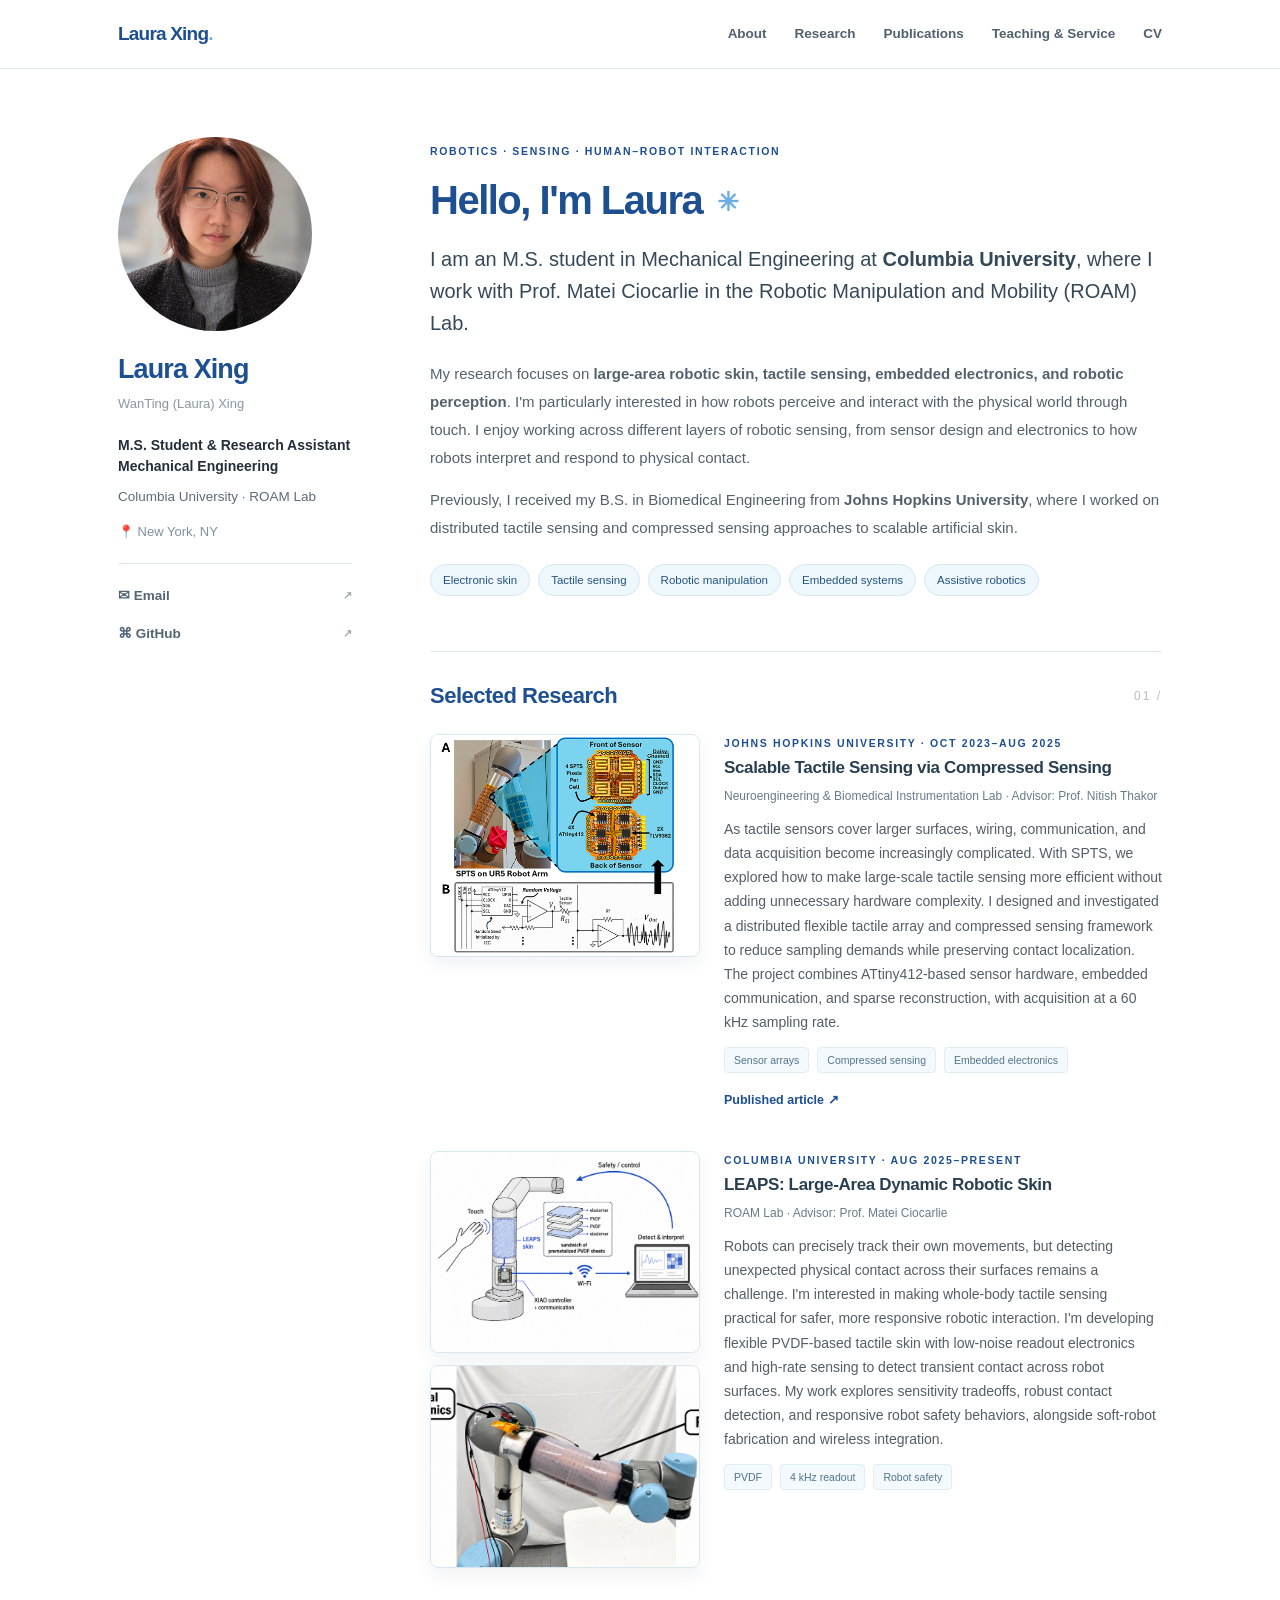
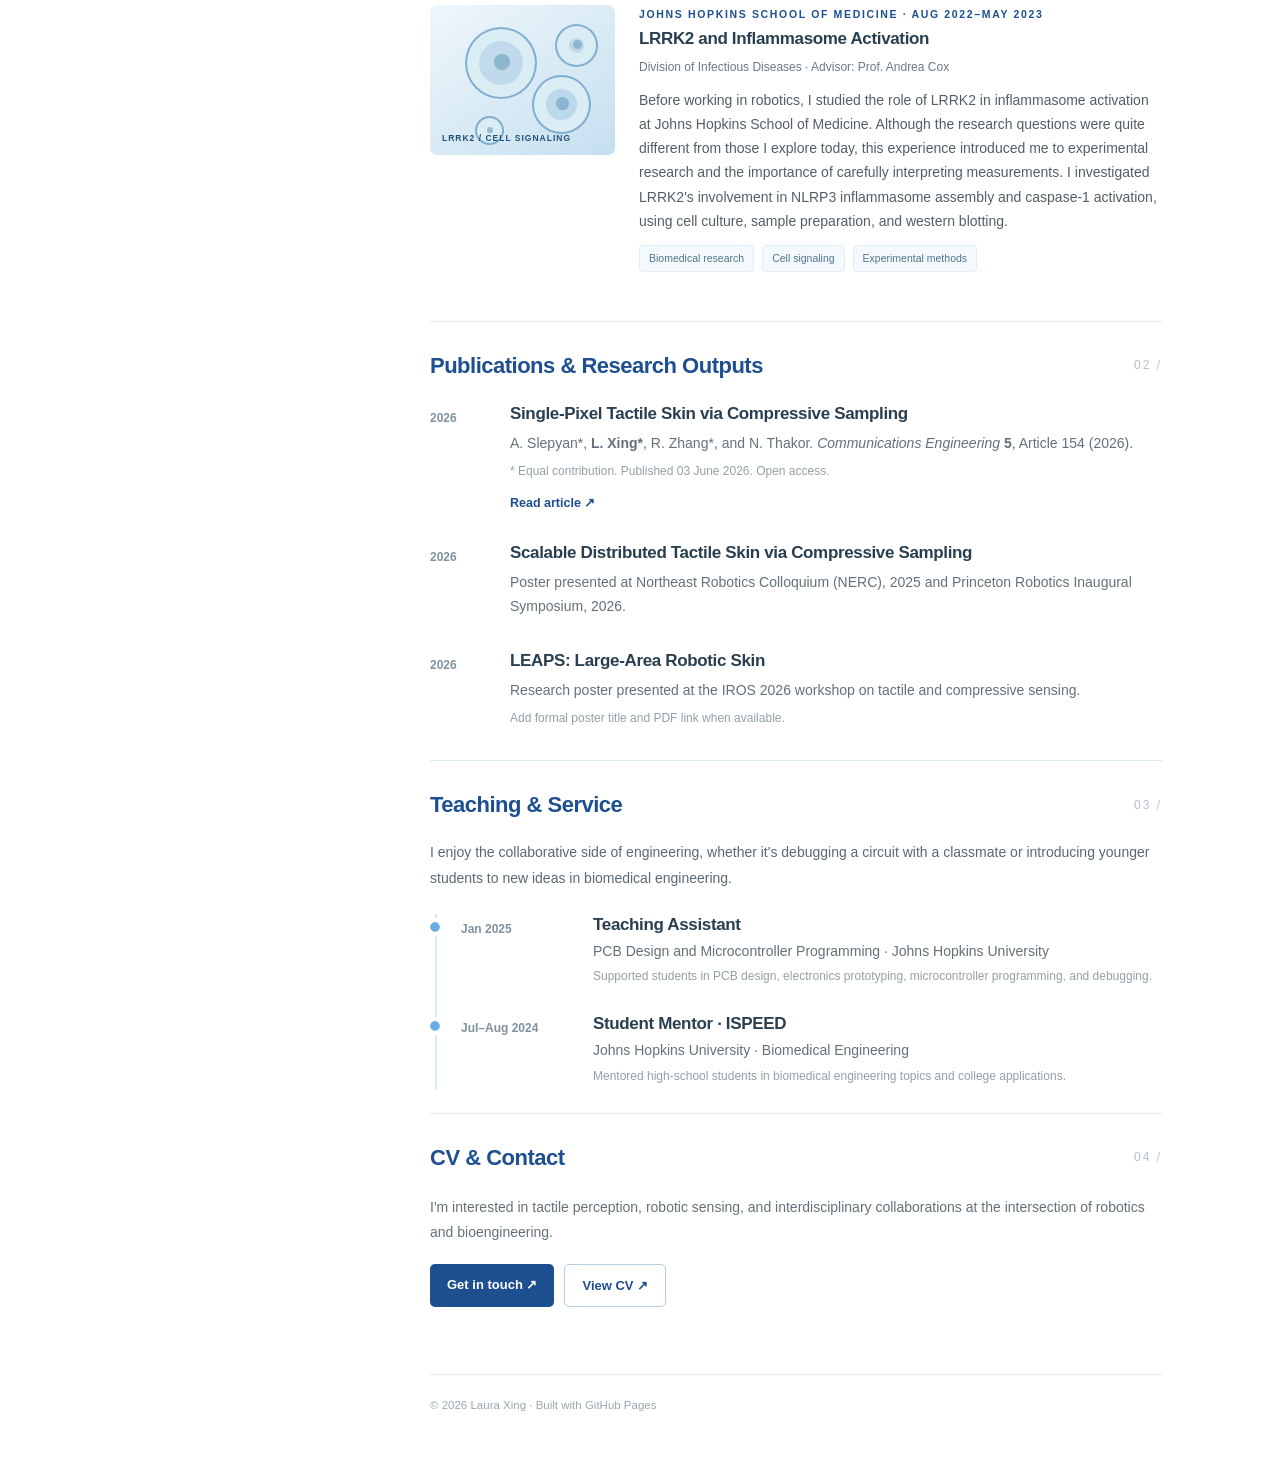
==== commit 40e2bdde: "Add files via upload" ====
--- a/index.html
+++ b/index.html
@@ -8,7 +8,8 @@
 <title>Laura Xing | Robotics &amp; Tactile Sensing</title>
 <link href="styles.css" rel="stylesheet"/>
 <script defer="" src="script.js"></script>
-<link href="https://lauraxing25.github.io/" rel="canonical"/></head>
+<link href="https://lauraxing25.github.io/" rel="canonical"/>
+</head>
 <body>
 <header class="site-header">
 <div class="header-inner">
@@ -41,10 +42,23 @@
 </section>
 <section class="section-block" id="research">
 <div class="section-heading"><h2>Selected Research</h2><span class="section-no">01 /</span></div>
-<article class="research-card">
-<div aria-hidden="true" class="research-visual visual-leaps">
-<div class="sensor-pad"><span></span><span></span><span></span><span></span><span></span><span></span><span></span><span></span><span></span></div>
-<div class="visual-label">LEAPS / PVDF SKIN</div>
+<article class="research-card media-card">
+<div class="research-media single-image">
+<img alt="SPTS tactile skin mounted on a UR5 robot arm with a zoomed view of the sensor electronics and circuit schematic." class="research-image" src="research_spts.png"/>
+</div>
+<div class="research-body">
+<div class="meta">JOHNS HOPKINS UNIVERSITY · OCT 2023–AUG 2025</div>
+<h3>Scalable Tactile Sensing via Compressed Sensing</h3>
+<p class="research-context">Neuroengineering &amp; Biomedical Instrumentation Lab · Advisor: Prof. Nitish Thakor</p>
+<p>As tactile sensors cover larger surfaces, wiring, communication, and data acquisition become increasingly complicated. With SPTS, we explored how to make large-scale tactile sensing more efficient without adding unnecessary hardware complexity. I designed and investigated a distributed flexible tactile array and compressed sensing framework to reduce sampling demands while preserving contact localization. The project combines ATtiny412-based sensor hardware, embedded communication, and sparse reconstruction, with acquisition at a 60 kHz sampling rate.</p>
+<div class="tags"><span>Sensor arrays</span><span>Compressed sensing</span><span>Embedded electronics</span></div>
+<a class="text-link" href="https://www.nature.com/articles/s44172-026-00697-2" rel="noopener" target="_blank">Published article ↗</a>
+</div>
+</article>
+<article class="research-card media-card">
+<div class="research-media stacked-images">
+<img alt="Conceptual LEAPS robotic skin diagram showing PVDF sensor layers, wireless communication, and safety-control interpretation." class="research-image" src="research_leaps_diagram.png"/>
+<img alt="LEAPS PVDF skin mounted on a robot arm with labeled signal electronics and PVDF layers." class="research-image" src="research_leaps_photo.png"/>
 </div>
 <div class="research-body">
 <div class="meta">COLUMBIA UNIVERSITY · AUG 2025–PRESENT</div>
@@ -52,20 +66,6 @@
 <p class="research-context">ROAM Lab · Advisor: Prof. Matei Ciocarlie</p>
 <p>Robots can precisely track their own movements, but detecting unexpected physical contact across their surfaces remains a challenge. I'm interested in making whole-body tactile sensing practical for safer, more responsive robotic interaction. I'm developing flexible PVDF-based tactile skin with low-noise readout electronics and high-rate sensing to detect transient contact across robot surfaces. My work explores sensitivity tradeoffs, robust contact detection, and responsive robot safety behaviors, alongside soft-robot fabrication and wireless integration.</p>
 <div class="tags"><span>PVDF</span><span>4 kHz readout</span><span>Robot safety</span></div>
-</div>
-</article>
-<article class="research-card">
-<div aria-hidden="true" class="research-visual visual-spts">
-<div class="dot-grid" id="dot-grid"></div>
-<div class="visual-label">SPTS / TACTILE ARRAY</div>
-</div>
-<div class="research-body">
-<div class="meta">JOHNS HOPKINS UNIVERSITY · OCT 2023–AUG 2025</div>
-<h3>Scalable Tactile Sensing via Compressed Sensing</h3>
-<p class="research-context">Neuroengineering &amp; Biomedical Instrumentation Lab · Advisor: Prof. Nitish Thakor</p>
-<p>As tactile sensors cover larger surfaces, wiring, communication, and data acquisition become increasingly complicated. With SPTS, we explored how to make large-scale tactile sensing more efficient without adding unnecessary hardware complexity. I designed and investigated a distributed flexible tactile array and compressed sensing framework to reduce sampling demands while preserving contact localization. The project combines ATtiny412-based sensor hardware, embedded communication, and sparse reconstruction, with acquisition at a 60 kHz sampling rate.</p>
-<div class="tags"><span>Sensor arrays</span><span>Compressed sensing</span><span>Embedded electronics</span></div>
-<a class="text-link" href="https://arxiv.org/abs/2511.16898" rel="noopener" target="_blank">View preprint ↗</a>
 </div>
 </article>
 <article class="research-card">
@@ -84,8 +84,9 @@
 </section>
 <section class="section-block" id="publications">
 <div class="section-heading"><h2>Publications &amp; Research Outputs</h2><span class="section-no">02 /</span></div>
-<div class="publication"><span class="pub-year">2025</span><div><h3>Single-Pixel Tactile Skin via Compressive Sampling</h3><p><strong>L. Xing*</strong>, A. Slepyan*, R. Zhang*, and N. Thakor. <em>arXiv preprint</em>, 2025.</p><p class="muted small">* Equal contribution. Under second-round review at Nature Communications Engineering (as listed in CV).</p><a class="text-link" href="https://arxiv.org/abs/2511.16898" rel="noopener" target="_blank">arXiv:2511.16898 ↗</a></div></div>
-<div class="publication"><span class="pub-year">2026</span><div><h3>LEAPS: Large-Area Robotic Skin</h3><p>Research poster presented at the IROS 2026 workshop on tactile and compressive sensing.</p><p class="muted small">Add formal title, poster PDF, and publication details when confirmed.</p></div></div>
+<div class="publication"><span class="pub-year">2026</span><div><h3>Single-Pixel Tactile Skin via Compressive Sampling</h3><p>A. Slepyan*, <strong>L. Xing*</strong>, R. Zhang*, and N. Thakor. <em>Communications Engineering</em> <strong>5</strong>, Article 154 (2026).</p><p class="muted small">* Equal contribution. Published 03 June 2026. Open access.</p><a class="text-link" href="https://www.nature.com/articles/s44172-026-00697-2" rel="noopener" target="_blank">Read article ↗</a></div></div>
+<div class="publication"><span class="pub-year">2026</span><div><h3>Scalable Distributed Tactile Skin via Compressive Sampling</h3><p>Poster presented at Northeast Robotics Colloquium (NERC), 2025 and Princeton Robotics Inaugural Symposium, 2026.</p></div></div>
+<div class="publication"><span class="pub-year">2026</span><div><h3>LEAPS: Large-Area Robotic Skin</h3><p>Research poster presented at the IROS 2026 workshop on tactile and compressive sensing.</p><p class="muted small">Add formal poster title and PDF link when available.</p></div></div>
 </section>
 <section class="section-block" id="background">
 <div class="section-heading"><h2>Teaching &amp; Service</h2><span class="section-no">03 /</span></div>
--- a/styles.css
+++ b/styles.css
@@ -1,4 +1,4 @@
-:root{--navy:#183955;--ink:#242e39;--muted:#677787;--line:#e6eaee;--blue:#2b698c;--soft:#eef5f7;--background:#fff;--content:1100px}*{box-sizing:border-box}html{scroll-behavior:smooth;scroll-padding-top:84px}body{margin:0;background:var(--background);color:var(--ink);font:16px/1.77 -apple-system,BlinkMacSystemFont,"Segoe UI",Arial,sans-serif}a{color:var(--blue);text-decoration:none}a:hover{text-decoration:underline}.site-header{height:69px;background:#fff;border-bottom:1px solid var(--line);position:sticky;top:0;z-index:10}.header-inner{max-width:var(--content);height:100%;margin:auto;padding:0 28px;display:flex;align-items:center;justify-content:space-between}.site-brand{font-size:19px;font-weight:750;letter-spacing:-.8px;color:var(--navy)}.brand-dot{color:#5d9fb7}.main-nav{display:flex;align-items:center;gap:28px}.main-nav a{font-size:13.5px;font-weight:600;color:#51606d}.main-nav a:hover{color:var(--blue)}.nav-toggle{display:none}.page-shell{max-width:var(--content);margin:0 auto;padding:68px 28px 55px;display:grid;grid-template-columns:234px minmax(0,1fr);gap:78px}.profile{align-self:start;position:sticky;top:110px}.portrait-wrap{width:194px;height:194px;border-radius:50%;overflow:hidden;margin-bottom:24px;background:#e1ecf0}.portrait{width:100%;height:100%;display:block;object-fit:cover}.profile h1{font-size:27px;letter-spacing:-.9px;line-height:1.1;margin:0 0 7px;color:#203444}.name-subtitle{font-size:13px;color:#8a97a2;margin:0 0 20px}.profile-role{font-size:14px;line-height:1.55;font-weight:600;margin:0 0 9px}.institution{font-size:13.5px;line-height:1.55;color:#5d6b78;margin:0 0 12px}.location{color:#81909c;font-size:13px;margin:0 0 20px}.profile-links{border-top:1px solid var(--line);padding-top:13px}.profile-links a{display:flex;justify-content:space-between;align-items:center;padding:7px 0;font-size:13.5px;font-weight:600;color:#526573}.profile-links a span{font-size:11px;color:#9faab3}.sidebar-note{font-size:11.5px;line-height:1.5;color:#a0aab3;margin-top:23px}.content{min-width:0}.hero{padding:5px 0 32px}.eyebrow,.meta{font-size:10.5px;letter-spacing:1.65px;font-weight:800;color:#438aa6}.hero h2{font-size:40px;letter-spacing:-1.5px;line-height:1.12;font-weight:720;color:var(--navy);margin:17px 0 21px}.wave{color:#88b5bf;font-size:26px;vertical-align:middle;margin-left:5px}.lead{font-size:20px;line-height:1.6;font-weight:470;color:#344958;margin-bottom:21px}.hero p:not(.lead){font-size:15px;line-height:1.85;color:#53616c}.interest-chips,.tags{display:flex;flex-wrap:wrap;gap:8px}.interest-chips{margin:22px 0 0}.interest-chips span{font-size:11.5px;background:#f0f5f6;border:1px solid #e4edf0;color:#4c7180;padding:5px 12px;border-radius:18px}.section-block{padding-top:31px;margin-top:23px;border-top:1px solid var(--line)}.section-heading{display:flex;justify-content:space-between;align-items:center;gap:12px;margin-bottom:24px}.section-heading h2{font-size:22px;letter-spacing:-.5px;line-height:1.2;margin:0;color:var(--navy)}.section-no{font-size:12px;color:#b4bfc8;letter-spacing:2px}.research-card{display:grid;grid-template-columns:185px minmax(0,1fr);gap:24px;margin-bottom:32px}.research-visual{height:150px;border-radius:7px;position:relative;overflow:hidden;display:flex;align-items:center;justify-content:center}.visual-leaps{background:linear-gradient(145deg,#dae8ed,#9fbdc7)}.visual-spts{background:linear-gradient(145deg,#d8e6e7,#b9d4df)}.sensor-pad{display:grid;grid-template-columns:repeat(3,31px);gap:7px;transform:rotate(-19deg) skew(8deg,6deg);filter:drop-shadow(7px 12px 3px #6486934a)}.sensor-pad span{height:31px;background:linear-gradient(135deg,#fbffff,#96bac6);border:1px solid #86a7b2;border-radius:3px}.dot-grid{display:grid;grid-template-columns:repeat(10,9px);gap:4px;transform:rotate(-10deg)}.dot-grid span{height:9px;border-radius:2px;background:#85a9b7}.dot-grid span.hot{background:#387b99}.visual-label{position:absolute;bottom:9px;left:12px;letter-spacing:1px;font-size:8.5px;font-weight:800;color:#436b78}.research-card h3,.publication h3,.timeline h3{margin:5px 0 7px;font-size:17px;letter-spacing:-.35px;line-height:1.35;color:#293f50}.research-card p,.publication p,.timeline p,.last-section p{font-size:14px;color:#64717b;line-height:1.75;margin:0 0 10px}.tags{margin:12px 0}.tags span{font-size:10.5px;padding:3px 9px;background:#f5f7f8;border:1px solid #e8ecee;border-radius:4px;color:#72828d}.text-link{font-size:12.5px;font-weight:700}.publication{display:grid;grid-template-columns:65px minmax(0,1fr);gap:15px;margin-bottom:25px}.pub-year,.period{color:#7f939f;font-weight:650;font-size:12px;padding-top:5px}.publication h3{margin:0 0 5px}.publication p{margin-bottom:6px}.muted{color:#93a0a9!important}.small{font-size:12px!important}.timeline{border-left:2px solid #e4ecf0;margin:4px 0 12px 5px;padding-left:24px}.timeline-item{display:grid;grid-template-columns:120px 1fr;gap:12px;margin:0 0 23px;position:relative}.timeline-item:before{content:"";position:absolute;left:-31px;top:8px;width:10px;height:10px;border-radius:50%;background:#91b7c4;outline:4px solid white}.timeline h3{margin:0 0 2px}.timeline p{margin:0 0 3px}.last-section{padding-bottom:50px}.cta-row{display:flex;gap:10px;margin:20px 0 17px}.button{display:inline-block;padding:9px 17px;border-radius:5px;font-size:13px;font-weight:700}.primary{background:var(--navy);color:#fff}.primary:hover{color:#fff;background:#275579;text-decoration:none}.secondary{border:1px solid #cfdbe1;color:var(--navy)}.secondary:hover{background:#f4f7f8;text-decoration:none}footer{border-top:1px solid var(--line);padding-top:20px;color:#9aa7b0;font-size:11.5px}@media(max-width:830px){.page-shell{gap:35px;grid-template-columns:195px minmax(0,1fr)}.portrait-wrap{width:160px;height:160px}.research-card{grid-template-columns:1fr}.research-visual{max-width:310px}}@media(max-width:640px){.site-header{height:auto;min-height:64px}.header-inner{flex-wrap:wrap;padding:15px 22px}.nav-toggle{display:block;border:0;background:transparent;font-size:24px;color:var(--navy)}.main-nav{display:none;width:100%;flex-wrap:wrap;gap:5px 18px;padding:12px 0 0}.main-nav.open{display:flex}.main-nav a{padding:5px 0}.page-shell{display:block;padding:35px 22px}.profile{position:static;display:grid;grid-template-columns:100px 1fr;column-gap:17px;align-items:center;padding-bottom:21px;border-bottom:1px solid var(--line);margin-bottom:32px}.portrait-wrap{width:98px;height:98px;grid-row:1/5;margin:0}.profile h1{font-size:22px}.name-subtitle{margin-bottom:6px}.profile-role,.institution{font-size:12px;margin-bottom:2px}.location{display:none}.profile-links{grid-column:1/-1;display:flex;gap:18px;flex-wrap:wrap;margin-top:18px;padding-top:9px}.profile-links a{font-size:12px}.profile-links a span,.sidebar-note{display:none}.hero h2{font-size:34px}.lead{font-size:18px}.research-card{grid-template-columns:1fr}.research-visual{max-width:none;height:160px}.timeline-item{grid-template-columns:1fr;gap:0}.section-heading h2{font-size:21px}}
+:root{--navy:#1D4F91;--ink:#242e39;--muted:#53565A;--line:#dfebf3;--blue:#1D4F91;--soft:#eef7fc;--background:#fff;--content:1100px}*{box-sizing:border-box}html{scroll-behavior:smooth;scroll-padding-top:84px}body{margin:0;background:var(--background);color:var(--ink);font:16px/1.77 -apple-system,BlinkMacSystemFont,"Segoe UI",Arial,sans-serif}a{color:var(--blue);text-decoration:none}a:hover{text-decoration:underline}.site-header{height:69px;background:#fff;border-bottom:1px solid var(--line);position:sticky;top:0;z-index:10}.header-inner{max-width:var(--content);height:100%;margin:auto;padding:0 28px;display:flex;align-items:center;justify-content:space-between}.site-brand{font-size:19px;font-weight:750;letter-spacing:-.8px;color:var(--navy)}.brand-dot{color:#5d9fb7}.main-nav{display:flex;align-items:center;gap:28px}.main-nav a{font-size:13.5px;font-weight:600;color:#51606d}.main-nav a:hover{color:var(--blue)}.nav-toggle{display:none}.page-shell{max-width:var(--content);margin:0 auto;padding:68px 28px 55px;display:grid;grid-template-columns:234px minmax(0,1fr);gap:78px}.profile{align-self:start;position:sticky;top:110px}.portrait-wrap{width:194px;height:194px;border-radius:50%;overflow:hidden;margin-bottom:24px;background:#e1ecf0}.portrait{width:100%;height:100%;display:block;object-fit:cover}.profile h1{font-size:27px;letter-spacing:-.9px;line-height:1.1;margin:0 0 7px;color:#203444}.name-subtitle{font-size:13px;color:#8a97a2;margin:0 0 20px}.profile-role{font-size:14px;line-height:1.55;font-weight:600;margin:0 0 9px}.institution{font-size:13.5px;line-height:1.55;color:#5d6b78;margin:0 0 12px}.location{color:#81909c;font-size:13px;margin:0 0 20px}.profile-links{border-top:1px solid var(--line);padding-top:13px}.profile-links a{display:flex;justify-content:space-between;align-items:center;padding:7px 0;font-size:13.5px;font-weight:600;color:#526573}.profile-links a span{font-size:11px;color:#9faab3}.sidebar-note{font-size:11.5px;line-height:1.5;color:#a0aab3;margin-top:23px}.content{min-width:0}.hero{padding:5px 0 32px}.eyebrow,.meta{font-size:10.5px;letter-spacing:1.65px;font-weight:800;color:#438aa6}.hero h2{font-size:40px;letter-spacing:-1.5px;line-height:1.12;font-weight:720;color:var(--navy);margin:17px 0 21px}.wave{color:#88b5bf;font-size:26px;vertical-align:middle;margin-left:5px}.lead{font-size:20px;line-height:1.6;font-weight:470;color:#344958;margin-bottom:21px}.hero p:not(.lead){font-size:15px;line-height:1.85;color:#53616c}.interest-chips,.tags{display:flex;flex-wrap:wrap;gap:8px}.interest-chips{margin:22px 0 0}.interest-chips span{font-size:11.5px;background:#f0f5f6;border:1px solid #e4edf0;color:#4c7180;padding:5px 12px;border-radius:18px}.section-block{padding-top:31px;margin-top:23px;border-top:1px solid var(--line)}.section-heading{display:flex;justify-content:space-between;align-items:center;gap:12px;margin-bottom:24px}.section-heading h2{font-size:22px;letter-spacing:-.5px;line-height:1.2;margin:0;color:var(--navy)}.section-no{font-size:12px;color:#b4bfc8;letter-spacing:2px}.research-card{display:grid;grid-template-columns:185px minmax(0,1fr);gap:24px;margin-bottom:32px}.research-visual{height:150px;border-radius:7px;position:relative;overflow:hidden;display:flex;align-items:center;justify-content:center}.visual-leaps{background:linear-gradient(145deg,#dae8ed,#9fbdc7)}.visual-spts{background:linear-gradient(145deg,#d8e6e7,#b9d4df)}.sensor-pad{display:grid;grid-template-columns:repeat(3,31px);gap:7px;transform:rotate(-19deg) skew(8deg,6deg);filter:drop-shadow(7px 12px 3px #6486934a)}.sensor-pad span{height:31px;background:linear-gradient(135deg,#fbffff,#96bac6);border:1px solid #86a7b2;border-radius:3px}.dot-grid{display:grid;grid-template-columns:repeat(10,9px);gap:4px;transform:rotate(-10deg)}.dot-grid span{height:9px;border-radius:2px;background:#85a9b7}.dot-grid span.hot{background:#387b99}.visual-label{position:absolute;bottom:9px;left:12px;letter-spacing:1px;font-size:8.5px;font-weight:800;color:#436b78}.research-card h3,.publication h3,.timeline h3{margin:5px 0 7px;font-size:17px;letter-spacing:-.35px;line-height:1.35;color:#293f50}.research-card p,.publication p,.timeline p,.last-section p{font-size:14px;color:#64717b;line-height:1.75;margin:0 0 10px}.tags{margin:12px 0}.tags span{font-size:10.5px;padding:3px 9px;background:#f5f7f8;border:1px solid #e8ecee;border-radius:4px;color:#72828d}.text-link{font-size:12.5px;font-weight:700}.publication{display:grid;grid-template-columns:65px minmax(0,1fr);gap:15px;margin-bottom:25px}.pub-year,.period{color:#7f939f;font-weight:650;font-size:12px;padding-top:5px}.publication h3{margin:0 0 5px}.publication p{margin-bottom:6px}.muted{color:#93a0a9!important}.small{font-size:12px!important}.timeline{border-left:2px solid #e4ecf0;margin:4px 0 12px 5px;padding-left:24px}.timeline-item{display:grid;grid-template-columns:120px 1fr;gap:12px;margin:0 0 23px;position:relative}.timeline-item:before{content:"";position:absolute;left:-31px;top:8px;width:10px;height:10px;border-radius:50%;background:#91b7c4;outline:4px solid white}.timeline h3{margin:0 0 2px}.timeline p{margin:0 0 3px}.last-section{padding-bottom:50px}.cta-row{display:flex;gap:10px;margin:20px 0 17px}.button{display:inline-block;padding:9px 17px;border-radius:5px;font-size:13px;font-weight:700}.primary{background:var(--navy);color:#fff}.primary:hover{color:#fff;background:#275579;text-decoration:none}.secondary{border:1px solid #cfdbe1;color:var(--navy)}.secondary:hover{background:#f4f7f8;text-decoration:none}footer{border-top:1px solid var(--line);padding-top:20px;color:#9aa7b0;font-size:11.5px}@media(max-width:830px){.page-shell{gap:35px;grid-template-columns:195px minmax(0,1fr)}.portrait-wrap{width:160px;height:160px}.research-card{grid-template-columns:1fr}.research-visual{max-width:310px}}@media(max-width:640px){.site-header{height:auto;min-height:64px}.header-inner{flex-wrap:wrap;padding:15px 22px}.nav-toggle{display:block;border:0;background:transparent;font-size:24px;color:var(--navy)}.main-nav{display:none;width:100%;flex-wrap:wrap;gap:5px 18px;padding:12px 0 0}.main-nav.open{display:flex}.main-nav a{padding:5px 0}.page-shell{display:block;padding:35px 22px}.profile{position:static;display:grid;grid-template-columns:100px 1fr;column-gap:17px;align-items:center;padding-bottom:21px;border-bottom:1px solid var(--line);margin-bottom:32px}.portrait-wrap{width:98px;height:98px;grid-row:1/5;margin:0}.profile h1{font-size:22px}.name-subtitle{margin-bottom:6px}.profile-role,.institution{font-size:12px;margin-bottom:2px}.location{display:none}.profile-links{grid-column:1/-1;display:flex;gap:18px;flex-wrap:wrap;margin-top:18px;padding-top:9px}.profile-links a{font-size:12px}.profile-links a span,.sidebar-note{display:none}.hero h2{font-size:34px}.lead{font-size:18px}.research-card{grid-template-columns:1fr}.research-visual{max-width:none;height:160px}.timeline-item{grid-template-columns:1fr;gap:0}.section-heading h2{font-size:21px}}
 
 /* CV-based experience updates */
 .experience-affiliation{color:#567082!important;font-weight:600;font-size:13px!important;margin:2px 0 8px!important}
@@ -6,3 +6,55 @@
 .experience-bullets li{margin:0 0 6px}
 .subsection-title{font-size:18px;color:#183955;letter-spacing:-.35px;margin:30px 0 17px}
 @media(max-width:640px){.experience-bullets{font-size:13px}}
+
+
+/* Columbia-inspired palette for a personal (non-institutional) academic site.
+   Primary Blue #1D4F91 | Columbia Blue #B9D9EB | Secondary Blue #6CACE4.
+   This site does not use official University marks or logos. */
+.site-brand,.profile h1,.hero h2,.section-heading h2,.subsection-title {color:var(--navy)}
+.brand-dot,.wave {color:#6CACE4}
+.eyebrow,.meta,.text-link {color:var(--blue)}
+.main-nav a:hover,.profile-links a:hover {color:var(--blue)}
+.portrait-wrap {background:#B9D9EB}
+.interest-chips span {background:#edf7fc;border-color:#d4e8f6;color:#245483}
+.research-card {margin-bottom:37px}
+.research-card .research-context {font-size:12px;line-height:1.55;color:#687b89;margin:0 0 11px}
+.research-card p:not(.research-context) {color:#535e67;line-height:1.73}
+.visual-leaps {background:linear-gradient(145deg,#e9f6fd,#B9D9EB)}
+.visual-spts {background:linear-gradient(145deg,#ebf7ff,#a9cfe9)}
+.sensor-pad span {background:linear-gradient(135deg,#fff,#a9d0e8);border-color:#91bdd7}
+.dot-grid span {background:#8abde0}
+.dot-grid span.hot {background:#1D4F91}
+.visual-label {color:#235178}
+.visual-lrrk2 {background:linear-gradient(145deg,#eff7fb,#c5dff0)}
+.cell-illustration {position:relative;width:100%;height:100%}
+.cell {position:absolute;border-radius:50%;background:#b1d1e7aa;border:2px solid #6499c0aa;box-shadow:inset 0 0 0 12px #e9f6f8aa}
+.cell:after {content:"";position:absolute;left:40%;top:38%;width:23%;height:23%;border-radius:50%;background:#6b9fbd99}
+.cell-a {width:72px;height:72px;top:22px;left:35px}
+.cell-b {width:59px;height:59px;top:70px;left:102px}
+.cell-c {width:43px;height:43px;top:19px;left:125px}
+.cell-d {width:29px;height:29px;top:111px;left:45px}
+.tags span {background:#f3f9fd;border-color:#e0edf5;color:#52748b}
+.timeline {border-left-color:#d8eaf5}
+.timeline-item:before {background:#6CACE4}
+.background-intro {font-size:14px;color:#596975;line-height:1.8;margin:-2px 0 23px}
+.button.primary {background:#1D4F91;color:white}
+.button.primary:hover {background:#153c70}
+.button.secondary {border-color:#b2cfe4;color:#1D4F91}
+.button.secondary:hover {background:#f0f7fc}
+@media(max-width:640px) {
+  .research-card {margin-bottom:35px}
+  .research-card .research-context {font-size:11.5px}
+}
+
+
+/* Real project figures for research cards */
+.media-card{grid-template-columns:minmax(0,270px) minmax(0,1fr);align-items:start}
+.research-media{display:flex;flex-direction:column;gap:12px}
+.research-media.single-image{justify-content:flex-start}
+.research-media.stacked-images{justify-content:flex-start}
+.research-image{width:100%;display:block;border-radius:8px;border:1px solid #d8e7f0;background:#fff;box-shadow:0 8px 18px rgba(28,58,86,.06)}
+.research-media.single-image .research-image{max-height:340px;object-fit:cover}
+.research-media.stacked-images .research-image:first-child{aspect-ratio:4/3;object-fit:cover}
+.research-media.stacked-images .research-image:last-child{aspect-ratio:4/3;object-fit:cover}
+@media(max-width:900px){.media-card{grid-template-columns:1fr}.research-media.single-image .research-image{max-height:none}}
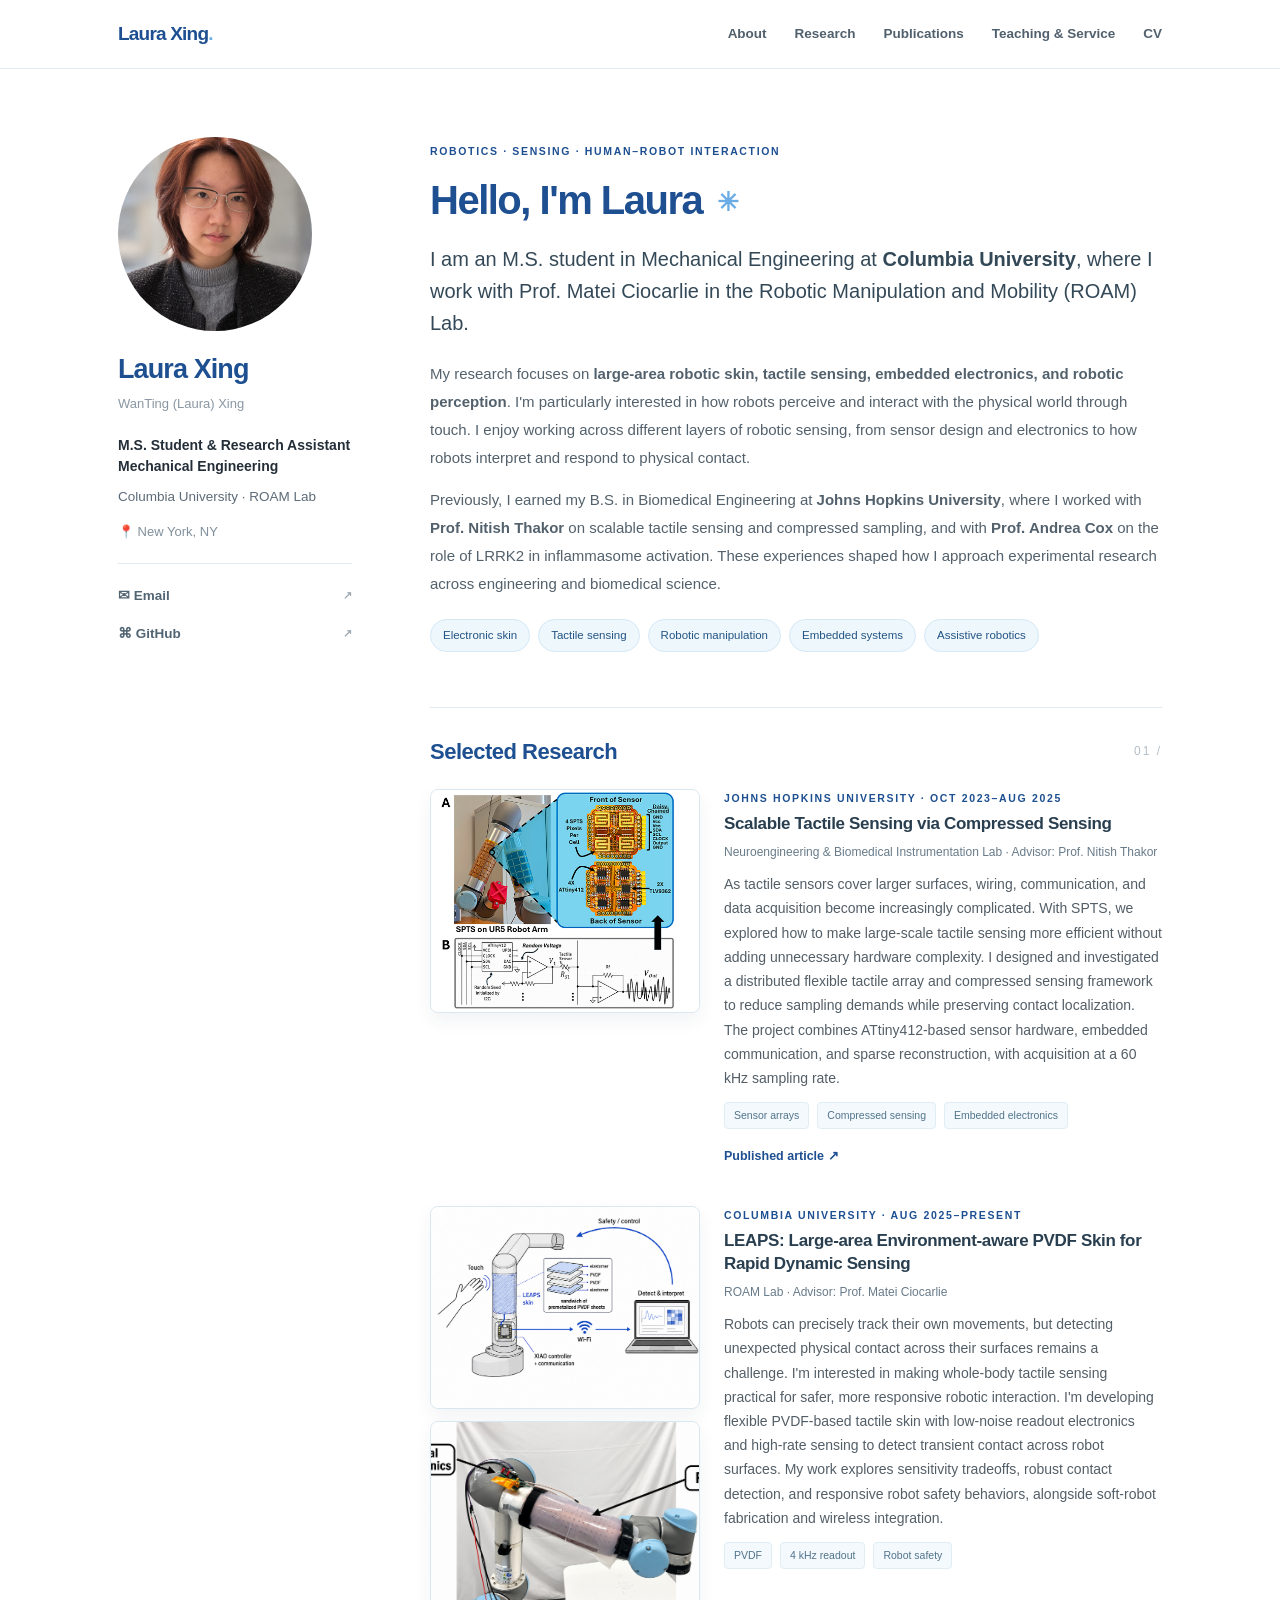
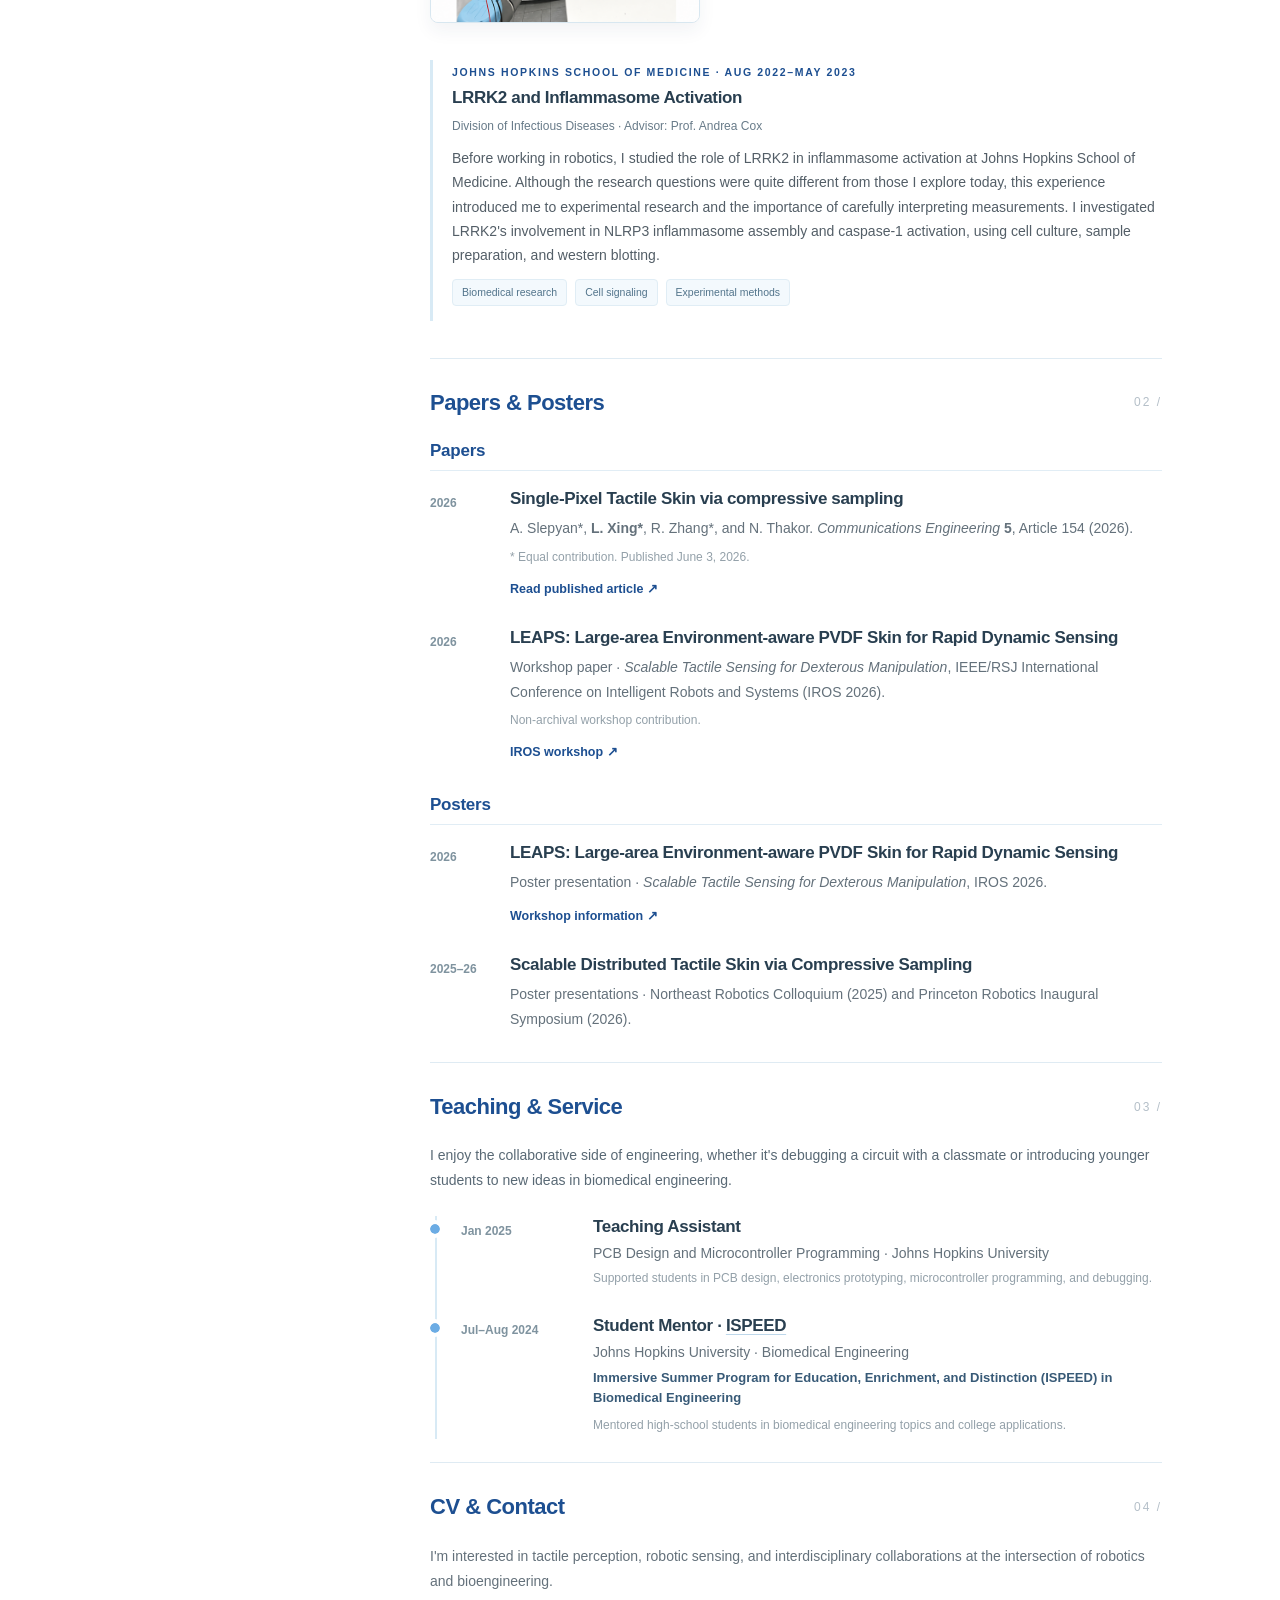
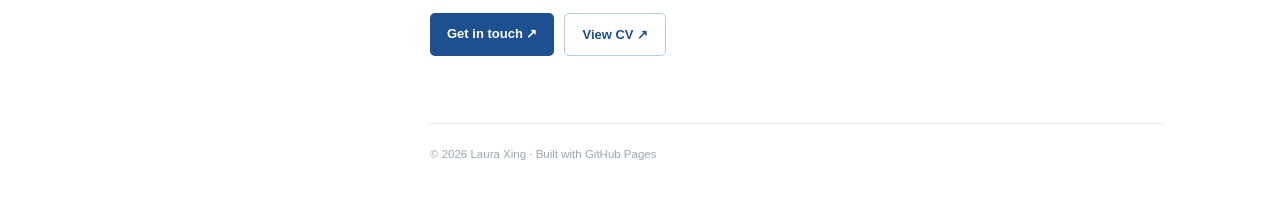
==== commit 2b2a4c4b: "Add files via upload" ====
--- a/index.html
+++ b/index.html
@@ -8,8 +8,7 @@
 <title>Laura Xing | Robotics &amp; Tactile Sensing</title>
 <link href="styles.css" rel="stylesheet"/>
 <script defer="" src="script.js"></script>
-<link href="https://lauraxing25.github.io/" rel="canonical"/>
-</head>
+<link href="https://lauraxing25.github.io/" rel="canonical"/></head>
 <body>
 <header class="site-header">
 <div class="header-inner">
@@ -37,15 +36,16 @@
 <h2>Hello, I'm Laura <span aria-hidden="true" class="wave">✳</span></h2>
 <p class="lead">I am an M.S. student in Mechanical Engineering at <strong>Columbia University</strong>, where I work with Prof. Matei Ciocarlie in the Robotic Manipulation and Mobility (ROAM) Lab.</p>
 <p>My research focuses on <strong>large-area robotic skin, tactile sensing, embedded electronics, and robotic perception</strong>. I'm particularly interested in how robots perceive and interact with the physical world through touch. I enjoy working across different layers of robotic sensing, from sensor design and electronics to how robots interpret and respond to physical contact.</p>
-<p>Previously, I received my B.S. in Biomedical Engineering from <strong>Johns Hopkins University</strong>, where I worked on distributed tactile sensing and compressed sensing approaches to scalable artificial skin.</p>
+<p>Previously, I earned my B.S. in Biomedical Engineering at <strong>Johns Hopkins University</strong>, where I worked with <strong>Prof. Nitish Thakor</strong> on scalable tactile sensing and compressed sampling, and with <strong>Prof. Andrea Cox</strong> on the role of LRRK2 in inflammasome activation. These experiences shaped how I approach experimental research across engineering and biomedical science.</p>
 <div class="interest-chips"><span>Electronic skin</span><span>Tactile sensing</span><span>Robotic manipulation</span><span>Embedded systems</span><span>Assistive robotics</span></div>
 </section>
 <section class="section-block" id="research">
 <div class="section-heading"><h2>Selected Research</h2><span class="section-no">01 /</span></div>
-<article class="research-card media-card">
-<div class="research-media single-image">
-<img alt="SPTS tactile skin mounted on a UR5 robot arm with a zoomed view of the sensor electronics and circuit schematic." class="research-image" src="research_spts.png"/>
-</div>
+
+
+
+<article class="research-card media-card"><div class="research-media single-image"><img alt="SPTS tactile skin mounted on a UR5 robot, alongside circuit and electronics diagrams." class="research-image" loading="lazy" src="research_spts.png"/></div>
+
 <div class="research-body">
 <div class="meta">JOHNS HOPKINS UNIVERSITY · OCT 2023–AUG 2025</div>
 <h3>Scalable Tactile Sensing via Compressed Sensing</h3>
@@ -54,25 +54,17 @@
 <div class="tags"><span>Sensor arrays</span><span>Compressed sensing</span><span>Embedded electronics</span></div>
 <a class="text-link" href="https://www.nature.com/articles/s44172-026-00697-2" rel="noopener" target="_blank">Published article ↗</a>
 </div>
-</article>
-<article class="research-card media-card">
-<div class="research-media stacked-images">
-<img alt="Conceptual LEAPS robotic skin diagram showing PVDF sensor layers, wireless communication, and safety-control interpretation." class="research-image" src="research_leaps_diagram.png"/>
-<img alt="LEAPS PVDF skin mounted on a robot arm with labeled signal electronics and PVDF layers." class="research-image" src="research_leaps_photo.png"/>
-</div>
+</article><article class="research-card media-card"><div class="research-media stacked-images"><img alt="Conceptual LEAPS design with a large-area PVDF skin, onboard electronics, and contact sensing on a robot arm." class="research-image" loading="lazy" src="research_leaps_diagram.png"/><img alt="LEAPS PVDF skin mounted on a robot arm with annotated signal electronics." class="research-image" loading="lazy" src="research_leaps_photo.png"/></div>
+
 <div class="research-body">
 <div class="meta">COLUMBIA UNIVERSITY · AUG 2025–PRESENT</div>
-<h3>LEAPS: Large-Area Dynamic Robotic Skin</h3>
+<h3>LEAPS: Large-area Environment-aware PVDF Skin for Rapid Dynamic Sensing</h3>
 <p class="research-context">ROAM Lab · Advisor: Prof. Matei Ciocarlie</p>
 <p>Robots can precisely track their own movements, but detecting unexpected physical contact across their surfaces remains a challenge. I'm interested in making whole-body tactile sensing practical for safer, more responsive robotic interaction. I'm developing flexible PVDF-based tactile skin with low-noise readout electronics and high-rate sensing to detect transient contact across robot surfaces. My work explores sensitivity tradeoffs, robust contact detection, and responsive robot safety behaviors, alongside soft-robot fabrication and wireless integration.</p>
 <div class="tags"><span>PVDF</span><span>4 kHz readout</span><span>Robot safety</span></div>
 </div>
-</article>
-<article class="research-card">
-<div aria-hidden="true" class="research-visual visual-lrrk2">
-<div class="cell-illustration"><span class="cell cell-a"></span><span class="cell cell-b"></span><span class="cell cell-c"></span><span class="cell cell-d"></span></div>
-<div class="visual-label">LRRK2 / CELL SIGNALING</div>
-</div>
+</article><article class="research-card text-only-card">
+
 <div class="research-body">
 <div class="meta">JOHNS HOPKINS SCHOOL OF MEDICINE · AUG 2022–MAY 2023</div>
 <h3>LRRK2 and Inflammasome Activation</h3>
@@ -80,20 +72,18 @@
 <p>Before working in robotics, I studied the role of LRRK2 in inflammasome activation at Johns Hopkins School of Medicine. Although the research questions were quite different from those I explore today, this experience introduced me to experimental research and the importance of carefully interpreting measurements. I investigated LRRK2's involvement in NLRP3 inflammasome assembly and caspase-1 activation, using cell culture, sample preparation, and western blotting.</p>
 <div class="tags"><span>Biomedical research</span><span>Cell signaling</span><span>Experimental methods</span></div>
 </div>
-</article>
-</section>
+</article></section>
 <section class="section-block" id="publications">
-<div class="section-heading"><h2>Publications &amp; Research Outputs</h2><span class="section-no">02 /</span></div>
-<div class="publication"><span class="pub-year">2026</span><div><h3>Single-Pixel Tactile Skin via Compressive Sampling</h3><p>A. Slepyan*, <strong>L. Xing*</strong>, R. Zhang*, and N. Thakor. <em>Communications Engineering</em> <strong>5</strong>, Article 154 (2026).</p><p class="muted small">* Equal contribution. Published 03 June 2026. Open access.</p><a class="text-link" href="https://www.nature.com/articles/s44172-026-00697-2" rel="noopener" target="_blank">Read article ↗</a></div></div>
-<div class="publication"><span class="pub-year">2026</span><div><h3>Scalable Distributed Tactile Skin via Compressive Sampling</h3><p>Poster presented at Northeast Robotics Colloquium (NERC), 2025 and Princeton Robotics Inaugural Symposium, 2026.</p></div></div>
-<div class="publication"><span class="pub-year">2026</span><div><h3>LEAPS: Large-Area Robotic Skin</h3><p>Research poster presented at the IROS 2026 workshop on tactile and compressive sensing.</p><p class="muted small">Add formal poster title and PDF link when available.</p></div></div>
-</section>
+<div class="section-heading"><h2>Papers &amp; Posters</h2><span class="section-no">02 /</span></div>
+
+
+<h3 class="output-subheading">Papers</h3><div class="publication"><span class="pub-year">2026</span><div><h3>Single-Pixel Tactile Skin via compressive sampling</h3><p>A. Slepyan*, <strong>L. Xing*</strong>, R. Zhang*, and N. Thakor. <em>Communications Engineering</em> <strong>5</strong>, Article 154 (2026).</p><p class="muted small">* Equal contribution. Published June 3, 2026.</p><a class="text-link" href="https://www.nature.com/articles/s44172-026-00697-2" rel="noopener" target="_blank">Read published article ↗</a></div></div><div class="publication"><span class="pub-year">2026</span><div><h3>LEAPS: Large-area Environment-aware PVDF Skin for Rapid Dynamic Sensing</h3><p>Workshop paper · <em>Scalable Tactile Sensing for Dexterous Manipulation</em>, IEEE/RSJ International Conference on Intelligent Robots and Systems (IROS 2026).</p><p class="muted small">Non-archival workshop contribution.</p><a class="text-link" href="https://tactile-dexterity-iros.github.io" rel="noopener" target="_blank">IROS workshop ↗</a></div></div><h3 class="output-subheading">Posters</h3><div class="publication"><span class="pub-year">2026</span><div><h3>LEAPS: Large-area Environment-aware PVDF Skin for Rapid Dynamic Sensing</h3><p>Poster presentation · <em>Scalable Tactile Sensing for Dexterous Manipulation</em>, IROS 2026.</p><a class="text-link" href="https://tactile-dexterity-iros.github.io" rel="noopener" target="_blank">Workshop information ↗</a></div></div><div class="publication"><span class="pub-year">2025–26</span><div><h3>Scalable Distributed Tactile Skin via Compressive Sampling</h3><p>Poster presentations · Northeast Robotics Colloquium (2025) and Princeton Robotics Inaugural Symposium (2026).</p></div></div></section>
 <section class="section-block" id="background">
 <div class="section-heading"><h2>Teaching &amp; Service</h2><span class="section-no">03 /</span></div>
 <p class="background-intro">I enjoy the collaborative side of engineering, whether it's debugging a circuit with a classmate or introducing younger students to new ideas in biomedical engineering.</p>
 <div class="timeline">
 <div class="timeline-item"><span class="period">Jan 2025</span><div><h3>Teaching Assistant</h3><p>PCB Design and Microcontroller Programming · Johns Hopkins University</p><p class="muted small">Supported students in PCB design, electronics prototyping, microcontroller programming, and debugging.</p></div></div>
-<div class="timeline-item"><span class="period">Jul–Aug 2024</span><div><h3>Student Mentor · ISPEED</h3><p>Johns Hopkins University · Biomedical Engineering</p><p class="muted small">Mentored high-school students in biomedical engineering topics and college applications.</p></div></div>
+<div class="timeline-item"><span class="period">Jul–Aug 2024</span><div><h3>Student Mentor · <a href="https://www.bme.jhu.edu/academics/pre-college/apply-to-ispeed-bme/" rel="noopener" target="_blank">ISPEED</a></h3><p>Johns Hopkins University · Biomedical Engineering</p><p class="program-name">Immersive Summer Program for Education, Enrichment, and Distinction (ISPEED) in Biomedical Engineering</p><p class="muted small">Mentored high-school students in biomedical engineering topics and college applications.</p></div></div>
 </div>
 </section>
 <section class="section-block last-section" id="cv"><div class="section-heading"><h2>CV &amp; Contact</h2><span class="section-no">04 /</span></div><p>I'm interested in tactile perception, robotic sensing, and interdisciplinary collaborations at the intersection of robotics and bioengineering.</p><div class="cta-row"><a class="button primary" href="mailto:wx2339@columbia.edu">Get in touch ↗</a><a class="button secondary" data-cv="" href="Laura_Xing_CV.pdf" rel="noopener" target="_blank">View CV ↗</a></div></section>
@@ -101,4 +91,4 @@
 </div>
 </main>
 </body>
-</html>
+</html>
--- a/styles.css
+++ b/styles.css
@@ -47,14 +47,18 @@
   .research-card .research-context {font-size:11.5px}
 }
 
-
-/* Real project figures for research cards */
-.media-card{grid-template-columns:minmax(0,270px) minmax(0,1fr);align-items:start}
-.research-media{display:flex;flex-direction:column;gap:12px}
-.research-media.single-image{justify-content:flex-start}
-.research-media.stacked-images{justify-content:flex-start}
+/* Research figures: matching the current image-led project cards. */
+.media-card {grid-template-columns:minmax(0,270px) minmax(0,1fr);align-items:start}
+.research-media{display:flex;flex-direction:column;gap:12px;min-width:0}
 .research-image{width:100%;display:block;border-radius:8px;border:1px solid #d8e7f0;background:#fff;box-shadow:0 8px 18px rgba(28,58,86,.06)}
 .research-media.single-image .research-image{max-height:340px;object-fit:cover}
-.research-media.stacked-images .research-image:first-child{aspect-ratio:4/3;object-fit:cover}
-.research-media.stacked-images .research-image:last-child{aspect-ratio:4/3;object-fit:cover}
+.research-media.stacked-images .research-image{aspect-ratio:4/3;object-fit:cover}
 @media(max-width:900px){.media-card{grid-template-columns:1fr}.research-media.single-image .research-image{max-height:none}}
+/* LRRK2 is intentionally text-only; no unpublished research image is shown. */
+.text-only-card{grid-template-columns:minmax(0,1fr);padding:3px 0 3px 19px;border-left:3px solid #d8eaf5;max-width:100%}
+.output-subheading{font-size:17px;line-height:1.3;color:#1D4F91;letter-spacing:-.25px;margin:29px 0 17px;padding-bottom:8px;border-bottom:1px solid #e1edf5}
+.output-subheading:first-of-type{margin-top:4px}
+.program-name{font-size:13px!important;color:#385a77!important;font-weight:600;margin:2px 0 7px!important;line-height:1.55!important}
+.timeline h3 a{color:inherit;text-decoration:underline;text-decoration-color:#bdd7ea;text-underline-offset:3px}
+.timeline h3 a:hover{color:#1D4F91}
+@media(max-width:640px){.text-only-card{padding-left:14px}}
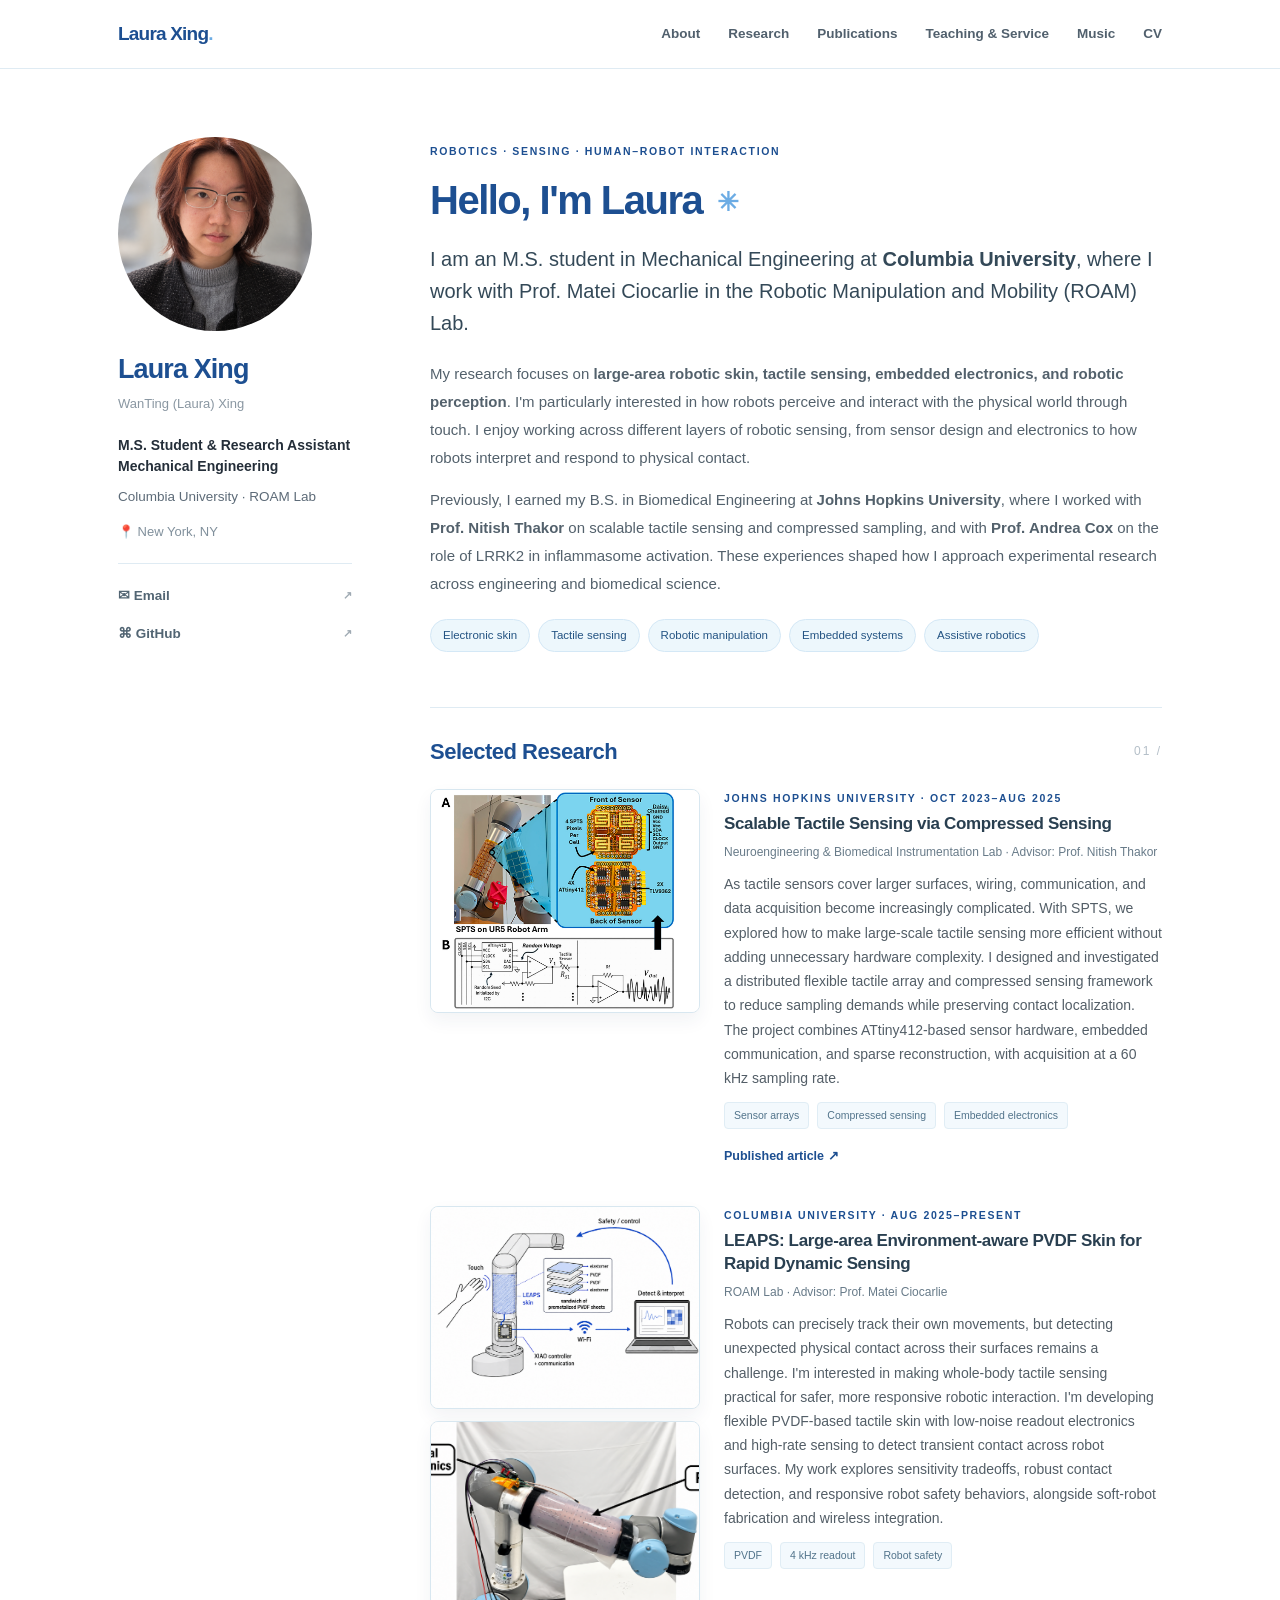
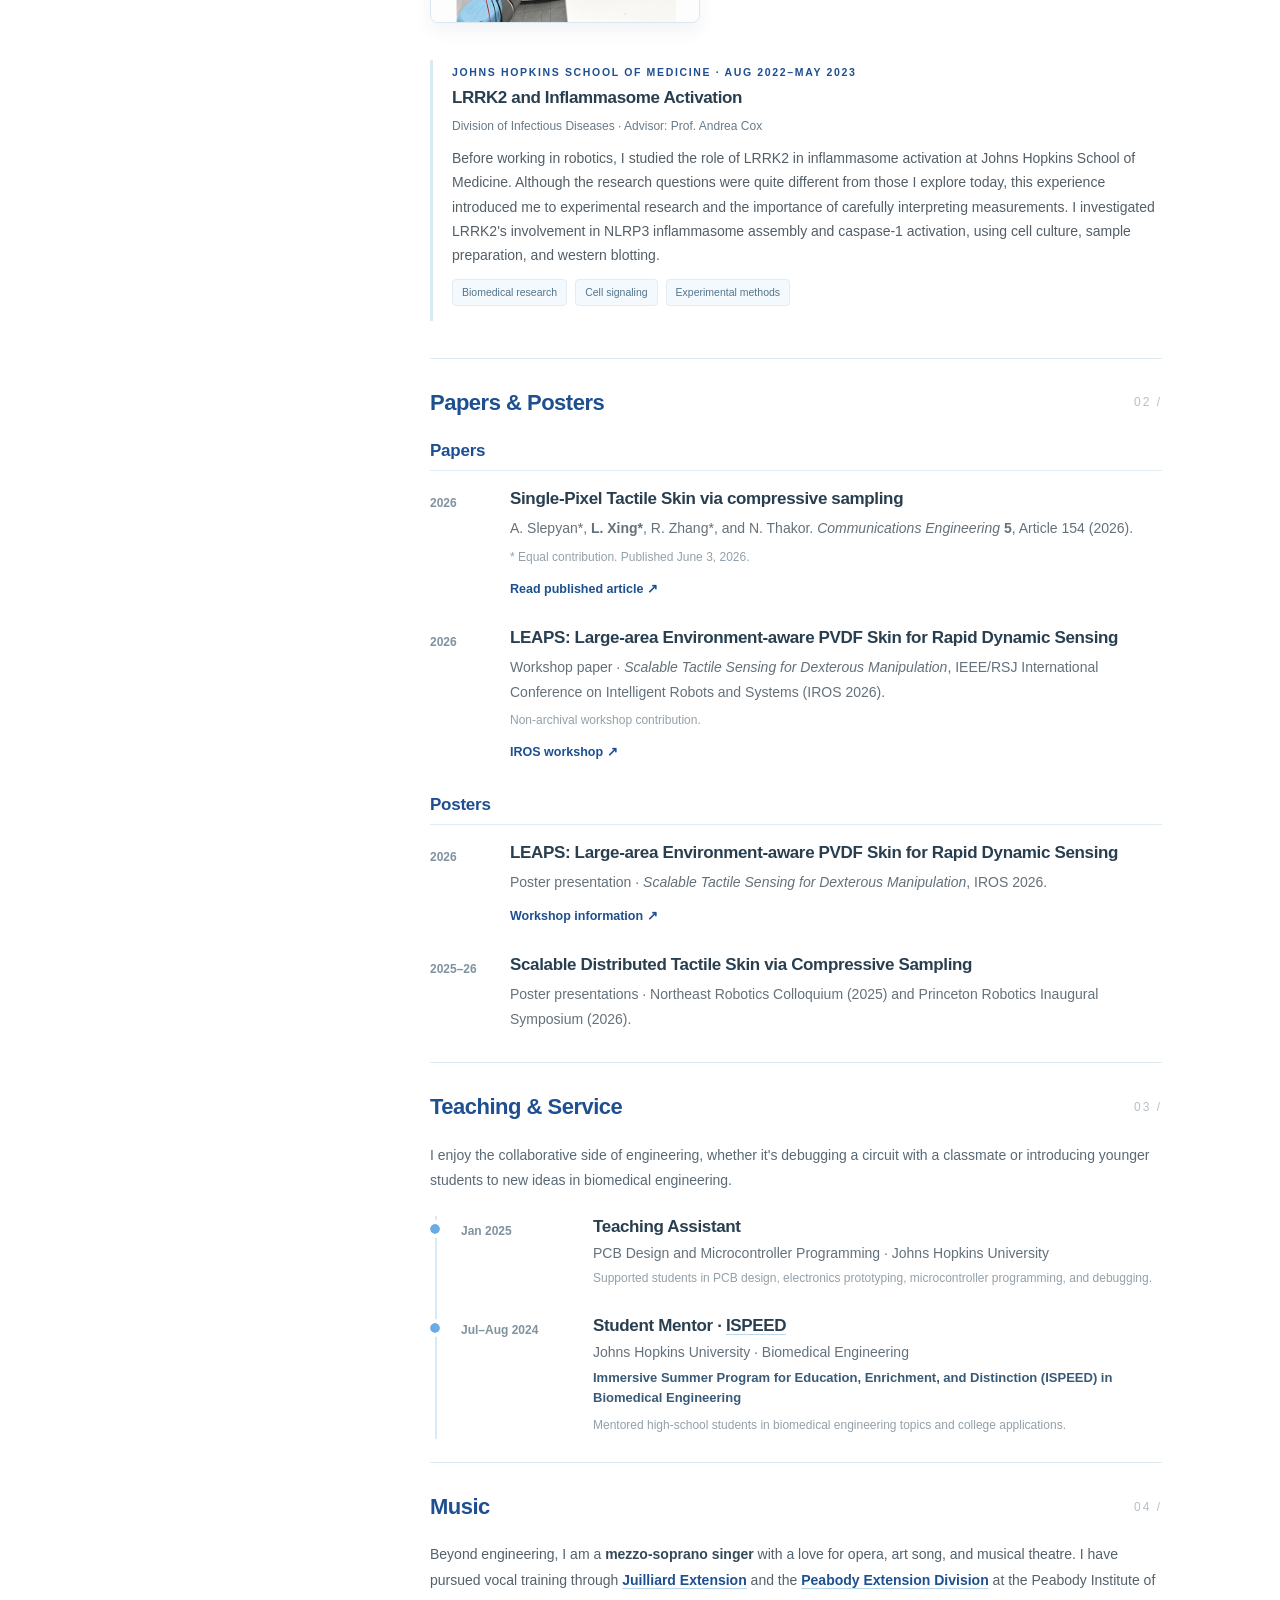
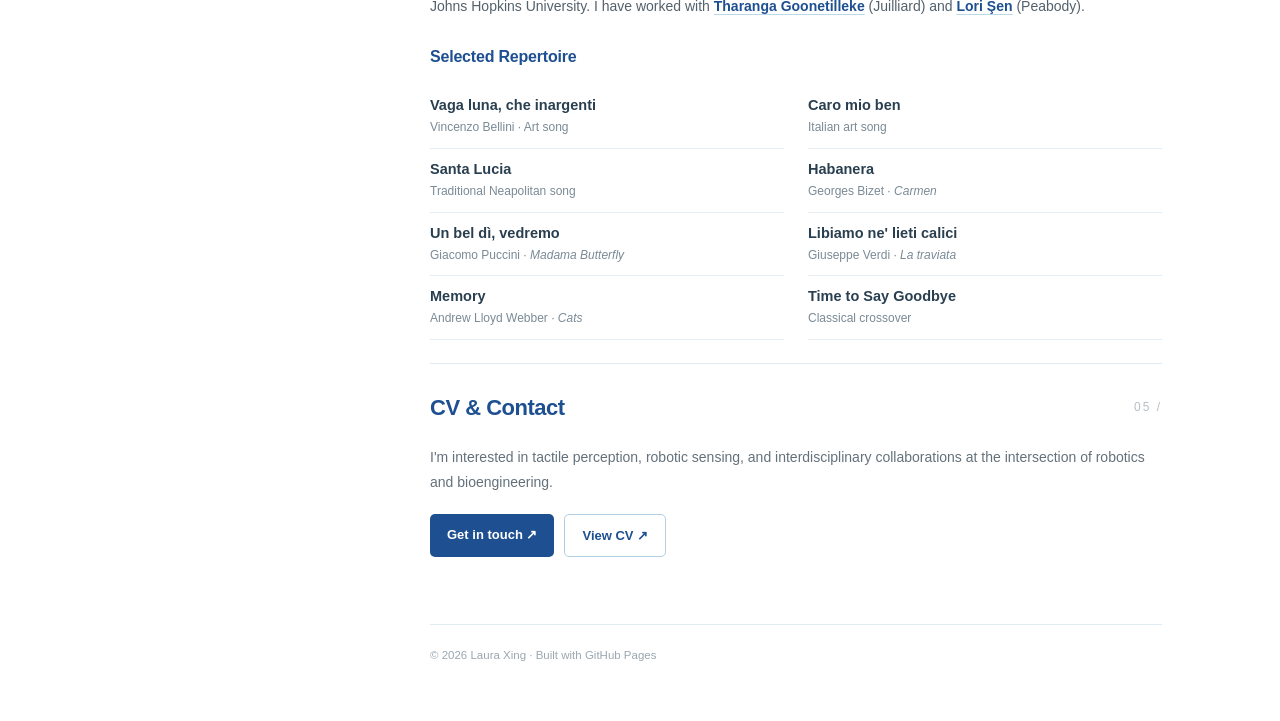
==== commit 8812ebe6: "Add files via upload" ====
--- a/index.html
+++ b/index.html
@@ -14,7 +14,7 @@
 <div class="header-inner">
 <a class="site-brand" href="#home">Laura Xing<span class="brand-dot">.</span></a>
 <button aria-controls="main-nav" aria-expanded="false" aria-label="Toggle navigation" class="nav-toggle" type="button">☰</button>
-<nav aria-label="Primary navigation" class="main-nav" id="main-nav"><a href="#about">About</a><a href="#research">Research</a><a href="#publications">Publications</a><a href="#background">Teaching &amp; Service</a><a href="#cv">CV</a></nav>
+<nav aria-label="Primary navigation" class="main-nav" id="main-nav"><a href="#about">About</a><a href="#research">Research</a><a href="#publications">Publications</a><a href="#background">Teaching &amp; Service</a><a href="#music">Music</a><a href="#cv">CV</a></nav>
 </div>
 </header>
 <main class="page-shell" id="home">
@@ -86,7 +86,22 @@
 <div class="timeline-item"><span class="period">Jul–Aug 2024</span><div><h3>Student Mentor · <a href="https://www.bme.jhu.edu/academics/pre-college/apply-to-ispeed-bme/" rel="noopener" target="_blank">ISPEED</a></h3><p>Johns Hopkins University · Biomedical Engineering</p><p class="program-name">Immersive Summer Program for Education, Enrichment, and Distinction (ISPEED) in Biomedical Engineering</p><p class="muted small">Mentored high-school students in biomedical engineering topics and college applications.</p></div></div>
 </div>
 </section>
-<section class="section-block last-section" id="cv"><div class="section-heading"><h2>CV &amp; Contact</h2><span class="section-no">04 /</span></div><p>I'm interested in tactile perception, robotic sensing, and interdisciplinary collaborations at the intersection of robotics and bioengineering.</p><div class="cta-row"><a class="button primary" href="mailto:wx2339@columbia.edu">Get in touch ↗</a><a class="button secondary" data-cv="" href="Laura_Xing_CV.pdf" rel="noopener" target="_blank">View CV ↗</a></div></section>
+<section class="section-block" id="music">
+<div class="section-heading"><h2>Music</h2><span class="section-no">04 /</span></div>
+<p class="music-bio">Beyond engineering, I am a <strong>mezzo-soprano singer</strong> with a love for opera, art song, and musical theatre. I have pursued vocal training through <a href="https://www.juilliard.edu/stage-beyond/extension" rel="noopener" target="_blank">Juilliard Extension</a> and the <a href="https://e-catalogue.jhu.edu/peabody/extension-study/" rel="noopener" target="_blank">Peabody Extension Division</a> at the Peabody Institute of Johns Hopkins University. I have worked with <a href="https://www.juilliard.edu/faculty/goonetilleke-tharanga" rel="noopener" target="_blank">Tharanga Goonetilleke</a> (Juilliard) and <a href="https://peabody.jhu.edu/faculty/lori-sen/" rel="noopener" target="_blank">Lori Şen</a> (Peabody).</p>
+<h3 class="music-subheading">Selected Repertoire</h3>
+<ul class="repertoire-grid">
+<li class="repertoire-item"><span class="repertoire-title">Vaga luna, che inargenti</span><span class="repertoire-detail">Vincenzo Bellini · Art song</span></li>
+<li class="repertoire-item"><span class="repertoire-title">Caro mio ben</span><span class="repertoire-detail">Italian art song</span></li>
+<li class="repertoire-item"><span class="repertoire-title">Santa Lucia</span><span class="repertoire-detail">Traditional Neapolitan song</span></li>
+<li class="repertoire-item"><span class="repertoire-title">Habanera</span><span class="repertoire-detail">Georges Bizet · <em>Carmen</em></span></li>
+<li class="repertoire-item"><span class="repertoire-title">Un bel dì, vedremo</span><span class="repertoire-detail">Giacomo Puccini · <em>Madama Butterfly</em></span></li>
+<li class="repertoire-item"><span class="repertoire-title">Libiamo ne' lieti calici</span><span class="repertoire-detail">Giuseppe Verdi · <em>La traviata</em></span></li>
+<li class="repertoire-item"><span class="repertoire-title">Memory</span><span class="repertoire-detail">Andrew Lloyd Webber · <em>Cats</em></span></li>
+<li class="repertoire-item"><span class="repertoire-title">Time to Say Goodbye</span><span class="repertoire-detail">Classical crossover</span></li>
+</ul>
+</section>
+<section class="section-block last-section" id="cv"><div class="section-heading"><h2>CV &amp; Contact</h2><span class="section-no">05 /</span></div><p>I'm interested in tactile perception, robotic sensing, and interdisciplinary collaborations at the intersection of robotics and bioengineering.</p><div class="cta-row"><a class="button primary" href="mailto:wx2339@columbia.edu">Get in touch ↗</a><a class="button secondary" data-cv="" href="Laura_Xing_CV.pdf" rel="noopener" target="_blank">View CV ↗</a></div></section>
 <footer>© <span id="year">2026</span> Laura Xing · Built with GitHub Pages</footer>
 </div>
 </main>
--- a/styles.css
+++ b/styles.css
@@ -62,3 +62,15 @@
 .timeline h3 a{color:inherit;text-decoration:underline;text-decoration-color:#bdd7ea;text-underline-offset:3px}
 .timeline h3 a:hover{color:#1D4F91}
 @media(max-width:640px){.text-only-card{padding-left:14px}}
+
+/* Music section: quiet editorial styling consistent with the academic pages. */
+.music-bio{font-size:14px;color:#53616c;line-height:1.85;margin:-2px 0 20px}
+.music-bio strong{color:#344958}
+.music-bio a{text-decoration:underline;text-decoration-color:#b9d9eb;text-underline-offset:3px;font-weight:550}
+.music-bio a:hover{text-decoration-color:#1D4F91}
+.music-subheading{color:var(--navy);font-size:16px;letter-spacing:-.2px;margin:23px 0 14px;font-weight:700}
+.repertoire-grid{list-style:none;margin:0 0 16px;padding:0;display:grid;grid-template-columns:repeat(2,minmax(0,1fr));column-gap:24px;row-gap:0}
+.repertoire-item{padding:10px 0 11px;border-bottom:1px solid #e4edf3;display:flex;flex-direction:column;gap:2px}
+.repertoire-title{color:#293f50;font-size:14.5px;font-weight:650;line-height:1.45}
+.repertoire-detail{font-size:12px;color:#7a8a96;line-height:1.55}
+@media(max-width:640px){.repertoire-grid{grid-template-columns:1fr}.music-bio{font-size:13.5px}}
